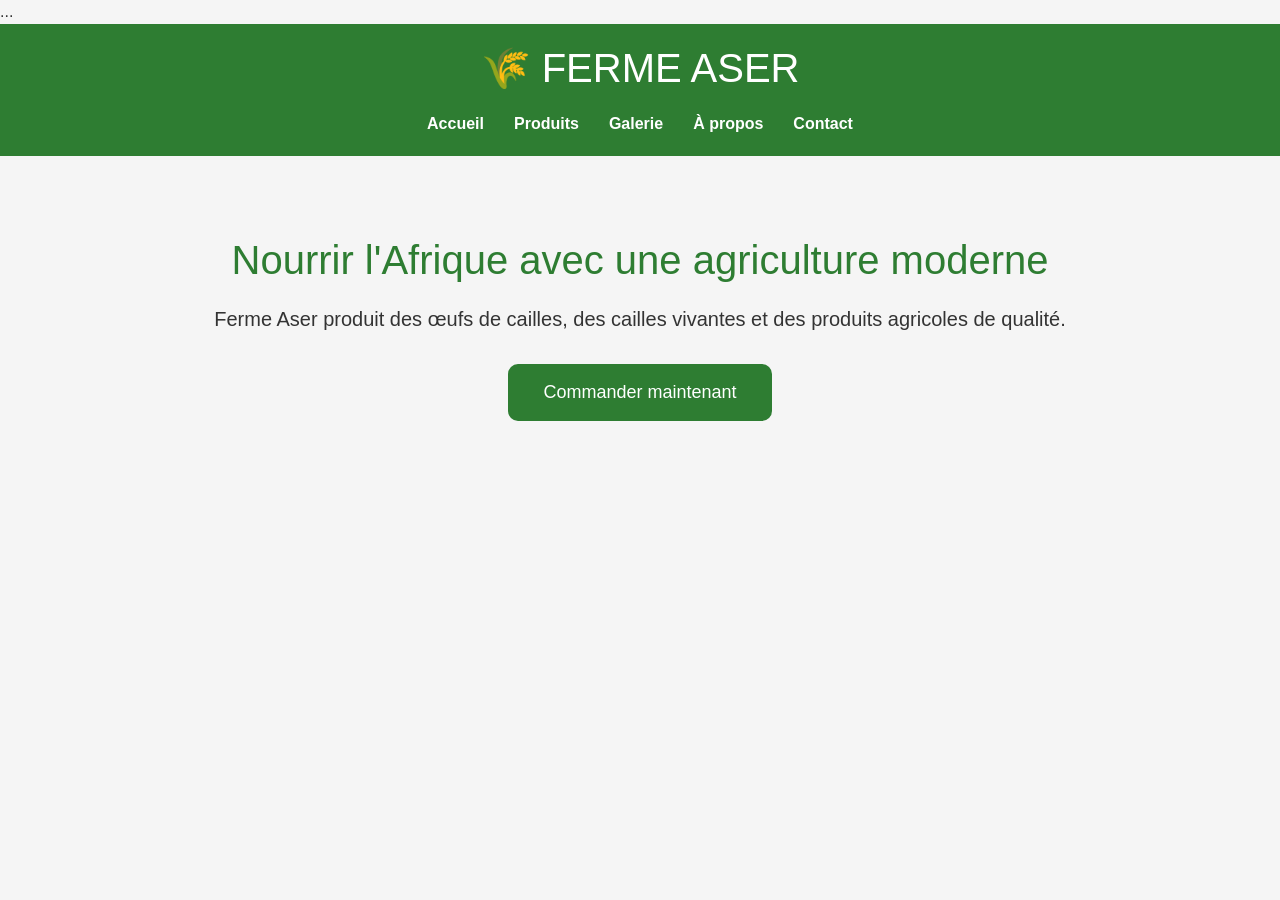
==== index.html @ 9718835c "Sprint 1 - Ajout de Bootstrap" ====
<!DOCTYPE html>
<html lang="fr">
<head>
    <meta charset="UTF-8">
    <meta name="viewport" content="width=device-width, initial-scale=1.0">
    <title>Ferme Aser - Agriculture Moderne</title>
<!-- Bootstrap CSS -->
<link href="https://cdn.jsdelivr.net/npm/bootstrap@5.3.7/dist/css/bootstrap.min.css" rel="stylesheet">
    <link rel="stylesheet" href="css/style.css">
</head>
<body>

    ...

    <!-- Bootstrap JS -->
    <script src="https://cdn.jsdelivr.net/npm/bootstrap@5.3.7/dist/js/bootstrap.bundle.min.js"></script>

    <script src="js/app.js"></script>

</body>
<body>

    <header>

        <h1>🌾 FERME ASER</h1>

        <nav>
            <a href="index.html">Accueil</a>
            <a href="products.html">Produits</a>
            <a href="gallery.html">Galerie</a>
            <a href="about.html">À propos</a>
            <a href="contact.html">Contact</a>
        </nav>

    </header>

    <section>

        <h2>Nourrir l'Afrique avec une agriculture moderne</h2>

        <p>
            Ferme Aser produit des œufs de cailles,
            des cailles vivantes et des produits agricoles de qualité.
        </p>

        <button>Commander maintenant</button>

    </section>

</body>
</html>
---- css/style.css ----
/* Réinitialisation */

*{
    margin:0;
    padding:0;
    box-sizing:border-box;
}

/* Corps */

body{

    font-family:Arial, Helvetica, sans-serif;

    background:#f5f5f5;

    color:#333;

}

/* En-tête */

header{

    background:#2E7D32;

    color:white;

    padding:20px;

}

/* Logo */

header h1{

    text-align:center;

    margin-bottom:20px;

}

/* Menu */

nav{

    display:flex;

    justify-content:center;

    gap:30px;

}

nav a{

    color:white;

    text-decoration:none;

    font-weight:bold;

}

nav a:hover{

    color:#FFD54F;

}

/* Section principale */

section{

    text-align:center;

    padding:80px 20px;

}

section h2{

    font-size:40px;

    color:#2E7D32;

    margin-bottom:20px;

}

section p{

    font-size:20px;

    margin-bottom:30px;

}

/* Bouton */

button{

    background:#2E7D32;

    color:white;

    border:none;

    padding:15px 35px;

    font-size:18px;

    border-radius:10px;

    cursor:pointer;

}

button:hover{

    background:#1B5E20;

}
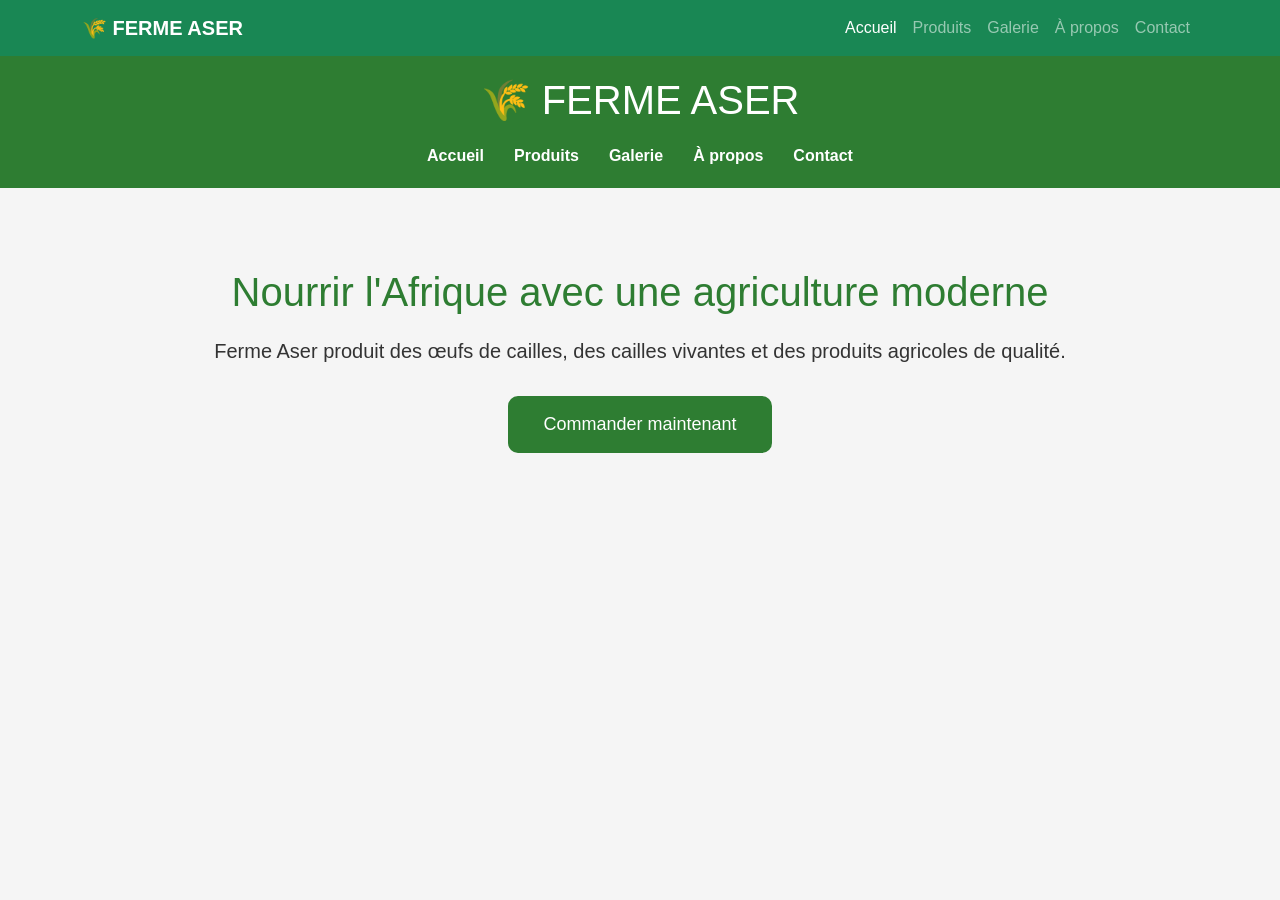
==== commit 529ed66a: "Sprint 1 - Navigation Bootstrap" ====
--- a/index.html
+++ b/index.html
@@ -8,17 +8,64 @@
 <link href="https://cdn.jsdelivr.net/npm/bootstrap@5.3.7/dist/css/bootstrap.min.css" rel="stylesheet">
     <link rel="stylesheet" href="css/style.css">
 </head>
-<body>
+<nav class="navbar navbar-expand-lg navbar-dark bg-success">
 
-    ...
+    <div class="container">
 
-    <!-- Bootstrap JS -->
-    <script src="https://cdn.jsdelivr.net/npm/bootstrap@5.3.7/dist/js/bootstrap.bundle.min.js"></script>
+        <a class="navbar-brand fw-bold" href="#">
+            🌾 FERME ASER
+        </a>
 
-    <script src="js/app.js"></script>
+        <button class="navbar-toggler"
+                type="button"
+                data-bs-toggle="collapse"
+                data-bs-target="#menu">
 
-</body>
-<body>
+            <span class="navbar-toggler-icon"></span>
+
+        </button>
+
+        <div class="collapse navbar-collapse" id="menu">
+
+            <ul class="navbar-nav ms-auto">
+
+                <li class="nav-item">
+                    <a class="nav-link active" href="index.html">
+                        Accueil
+                    </a>
+                </li>
+
+                <li class="nav-item">
+                    <a class="nav-link" href="products.html">
+                        Produits
+                    </a>
+                </li>
+
+                <li class="nav-item">
+                    <a class="nav-link" href="gallery.html">
+                        Galerie
+                    </a>
+                </li>
+
+                <li class="nav-item">
+                    <a class="nav-link" href="about.html">
+                        À propos
+                    </a>
+                </li>
+
+                <li class="nav-item">
+                    <a class="nav-link" href="contact.html">
+                        Contact
+                    </a>
+                </li>
+
+            </ul>
+
+        </div>
+
+    </div>
+
+</nav>
 
     <header>
 
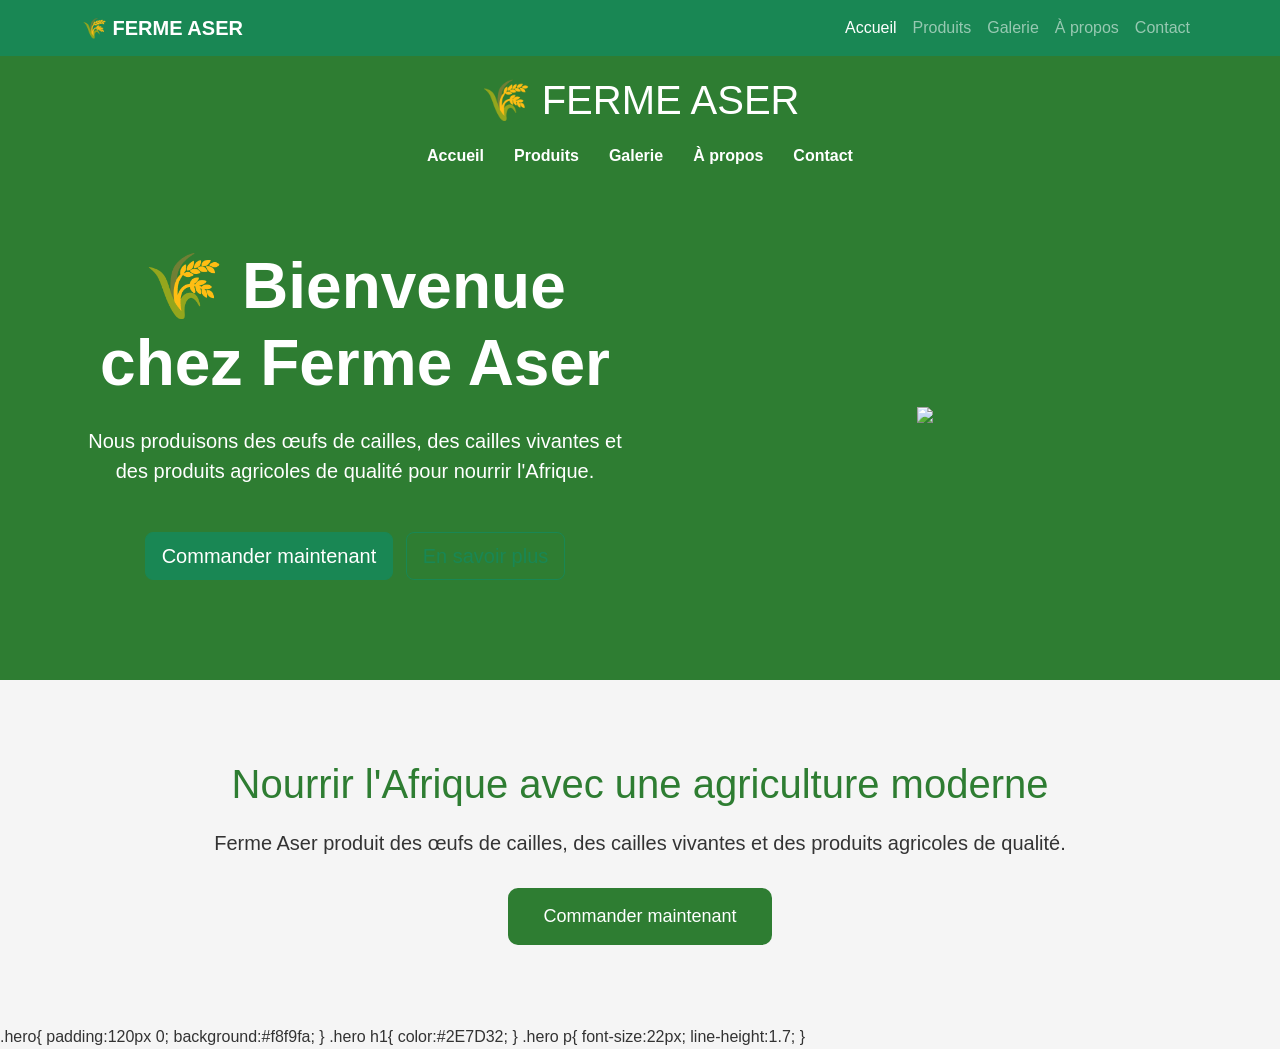
==== commit 5730bfa8: "Enhance homepage layout and content in index.html Updated the index.html file to enhance the layout " ====
--- a/index.html
+++ b/index.html
@@ -78,6 +78,56 @@
             <a href="about.html">À propos</a>
             <a href="contact.html">Contact</a>
         </nav>
+        <section class="hero">
+
+    <div class="container">
+
+        <div class="row align-items-center">
+
+            <div class="col-lg-6">
+
+                <h1 class="display-3 fw-bold">
+
+                    🌾 Bienvenue chez Ferme Aser
+
+                </h1>
+
+                <p class="lead mt-4">
+
+                    Nous produisons des œufs de cailles,
+                    des cailles vivantes et des produits agricoles
+                    de qualité pour nourrir l'Afrique.
+
+                </p>
+
+                <a href="products.html"
+                   class="btn btn-success btn-lg mt-3">
+
+                    Commander maintenant
+
+                </a>
+
+                <a href="about.html"
+                   class="btn btn-outline-success btn-lg mt-3 ms-2">
+
+                    En savoir plus
+
+                </a>
+
+            </div>
+
+            <div class="col-lg-6 text-center">
+
+                <img src="images/hero.png"
+                     class="img-fluid">
+
+            </div>
+
+        </div>
+
+    </div>
+
+</section>
 
     </header>
 
@@ -96,3 +146,24 @@
 
 </body>
 </html>
+.hero{
+
+    padding:120px 0;
+
+    background:#f8f9fa;
+
+}
+
+.hero h1{
+
+    color:#2E7D32;
+
+}
+
+.hero p{
+
+    font-size:22px;
+
+    line-height:1.7;
+
+}
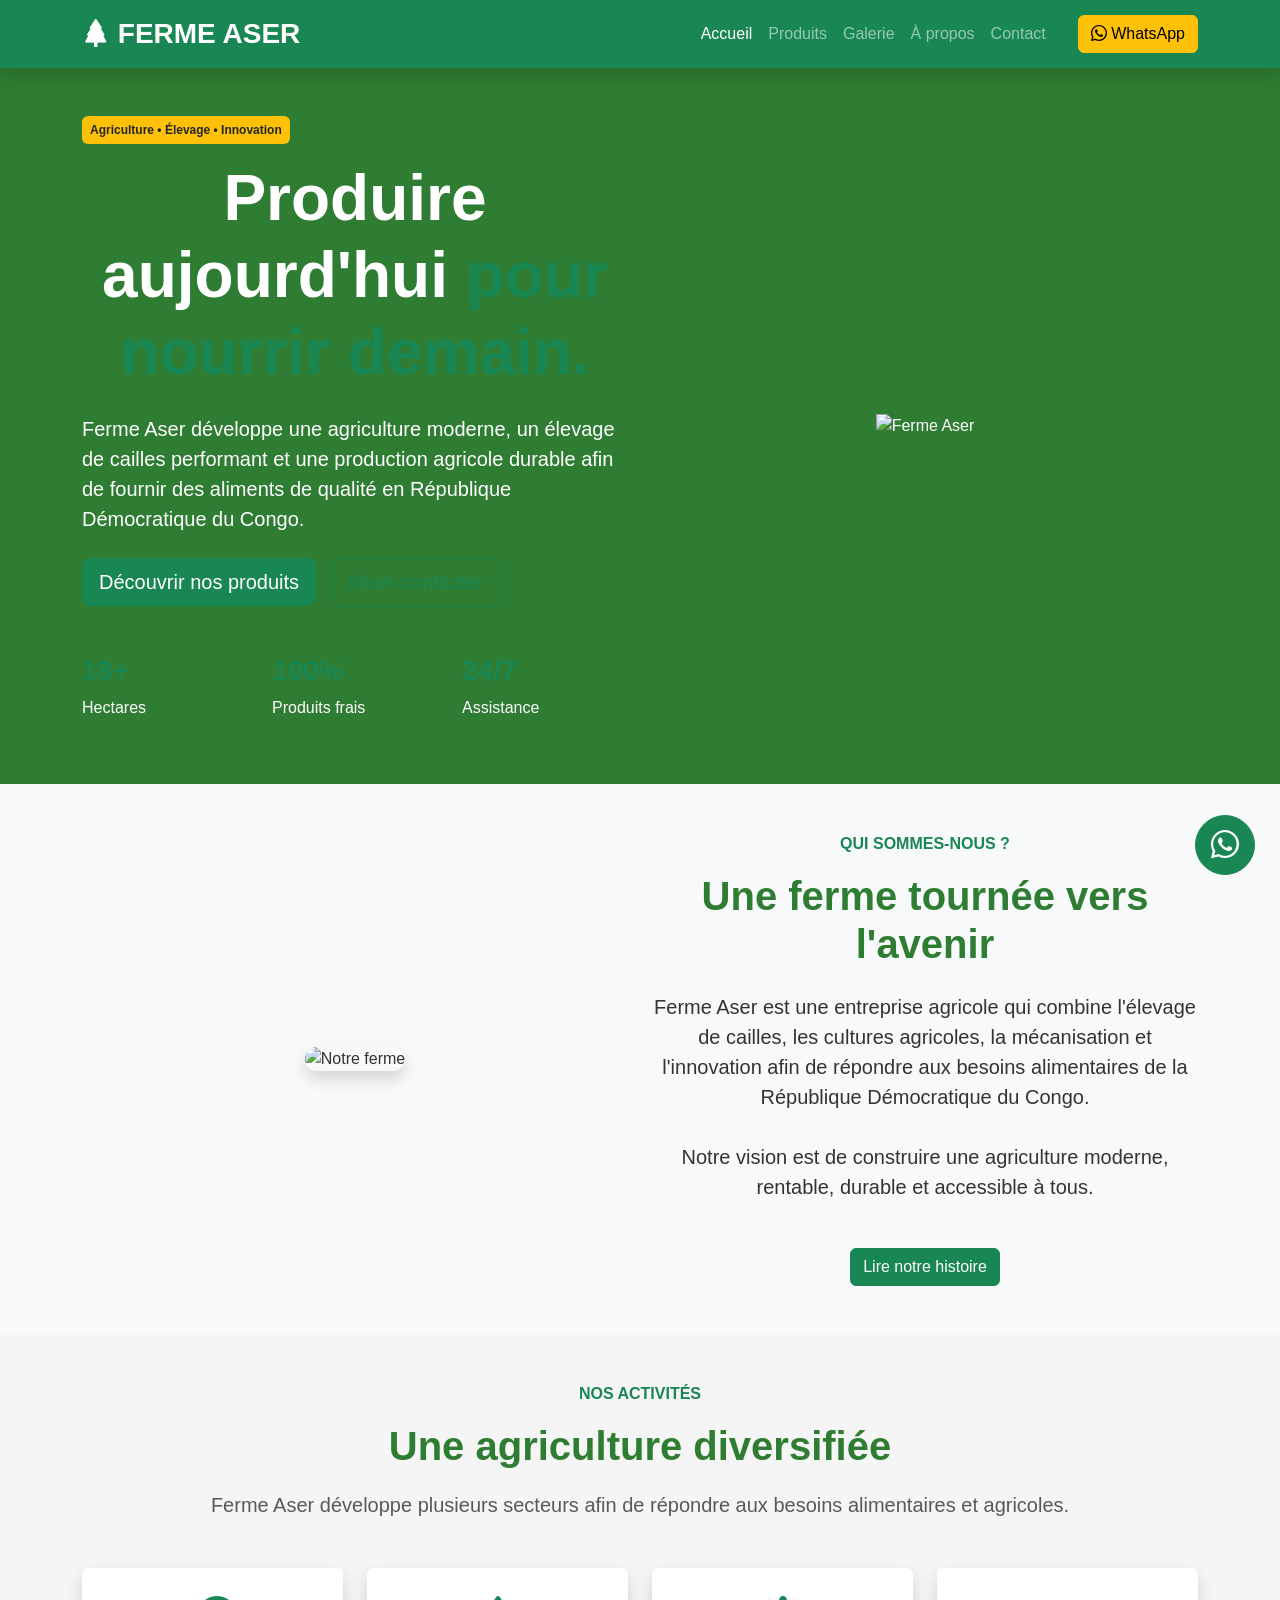
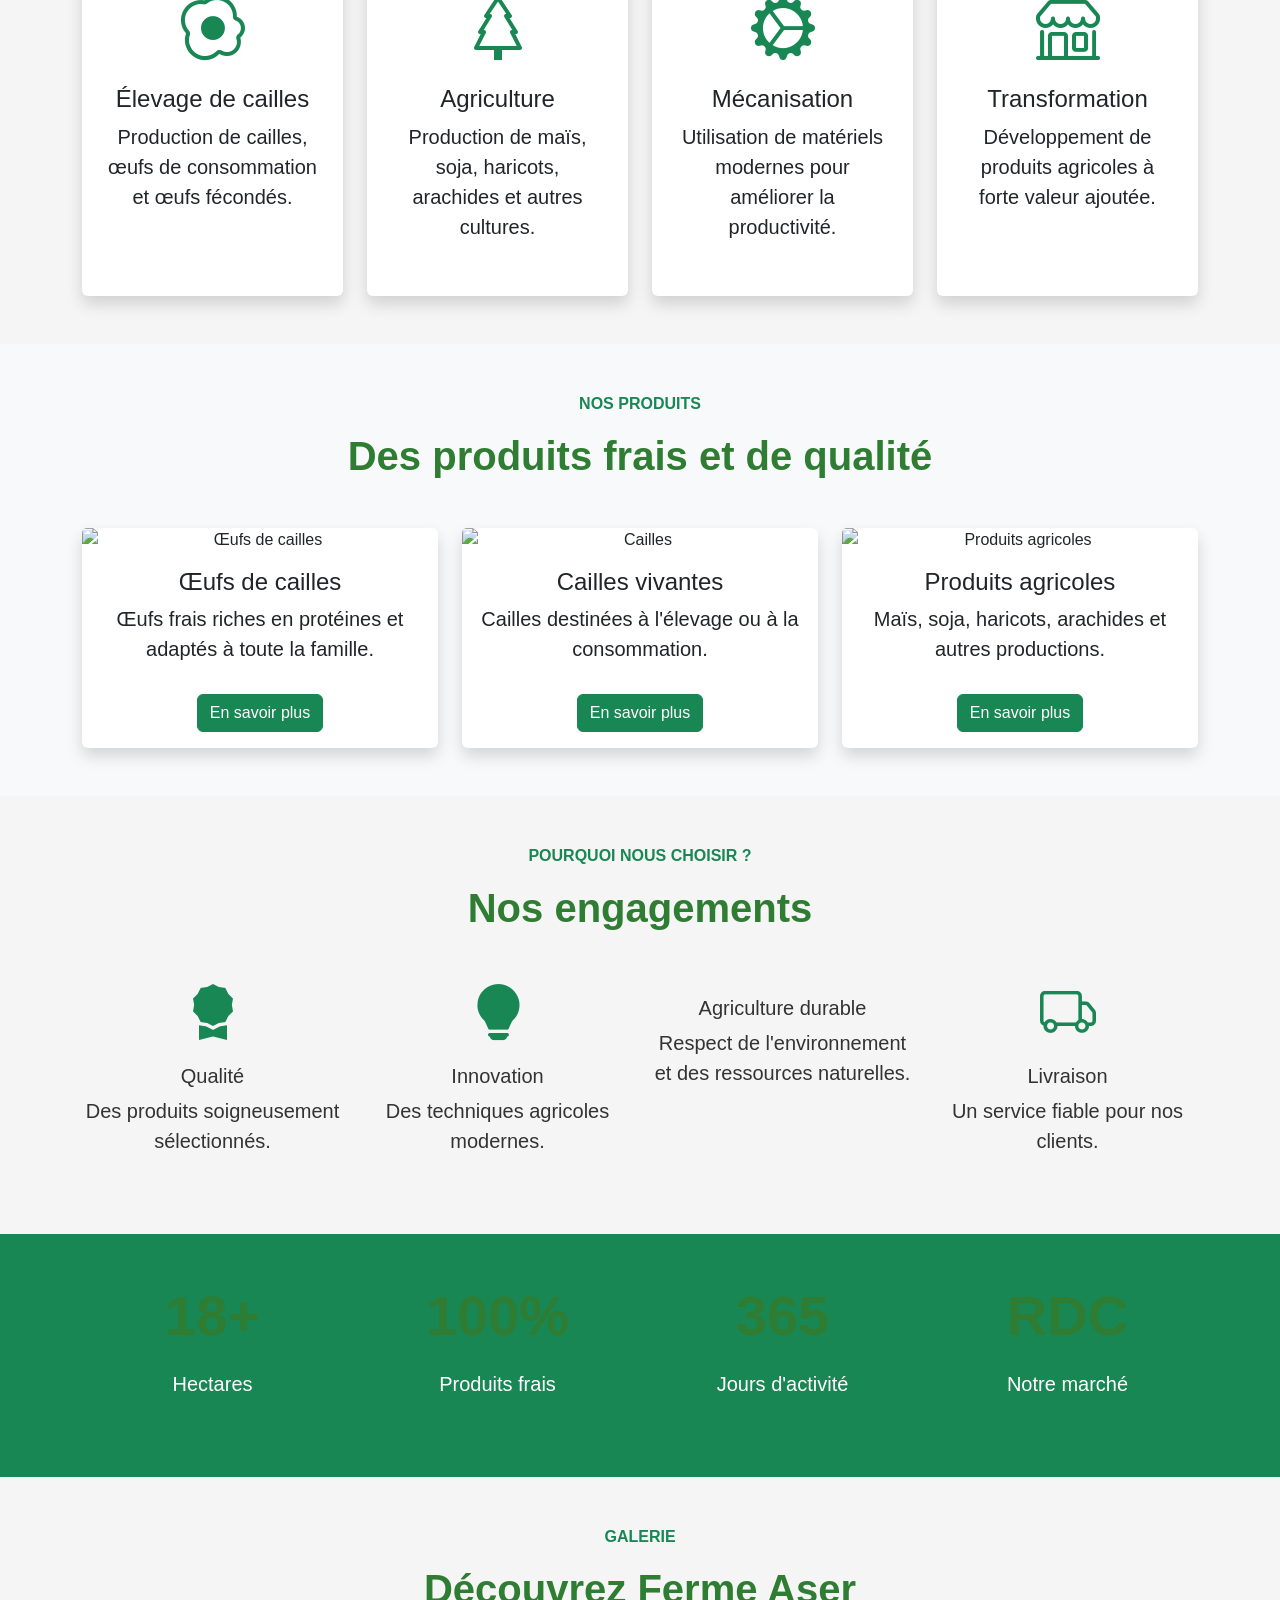
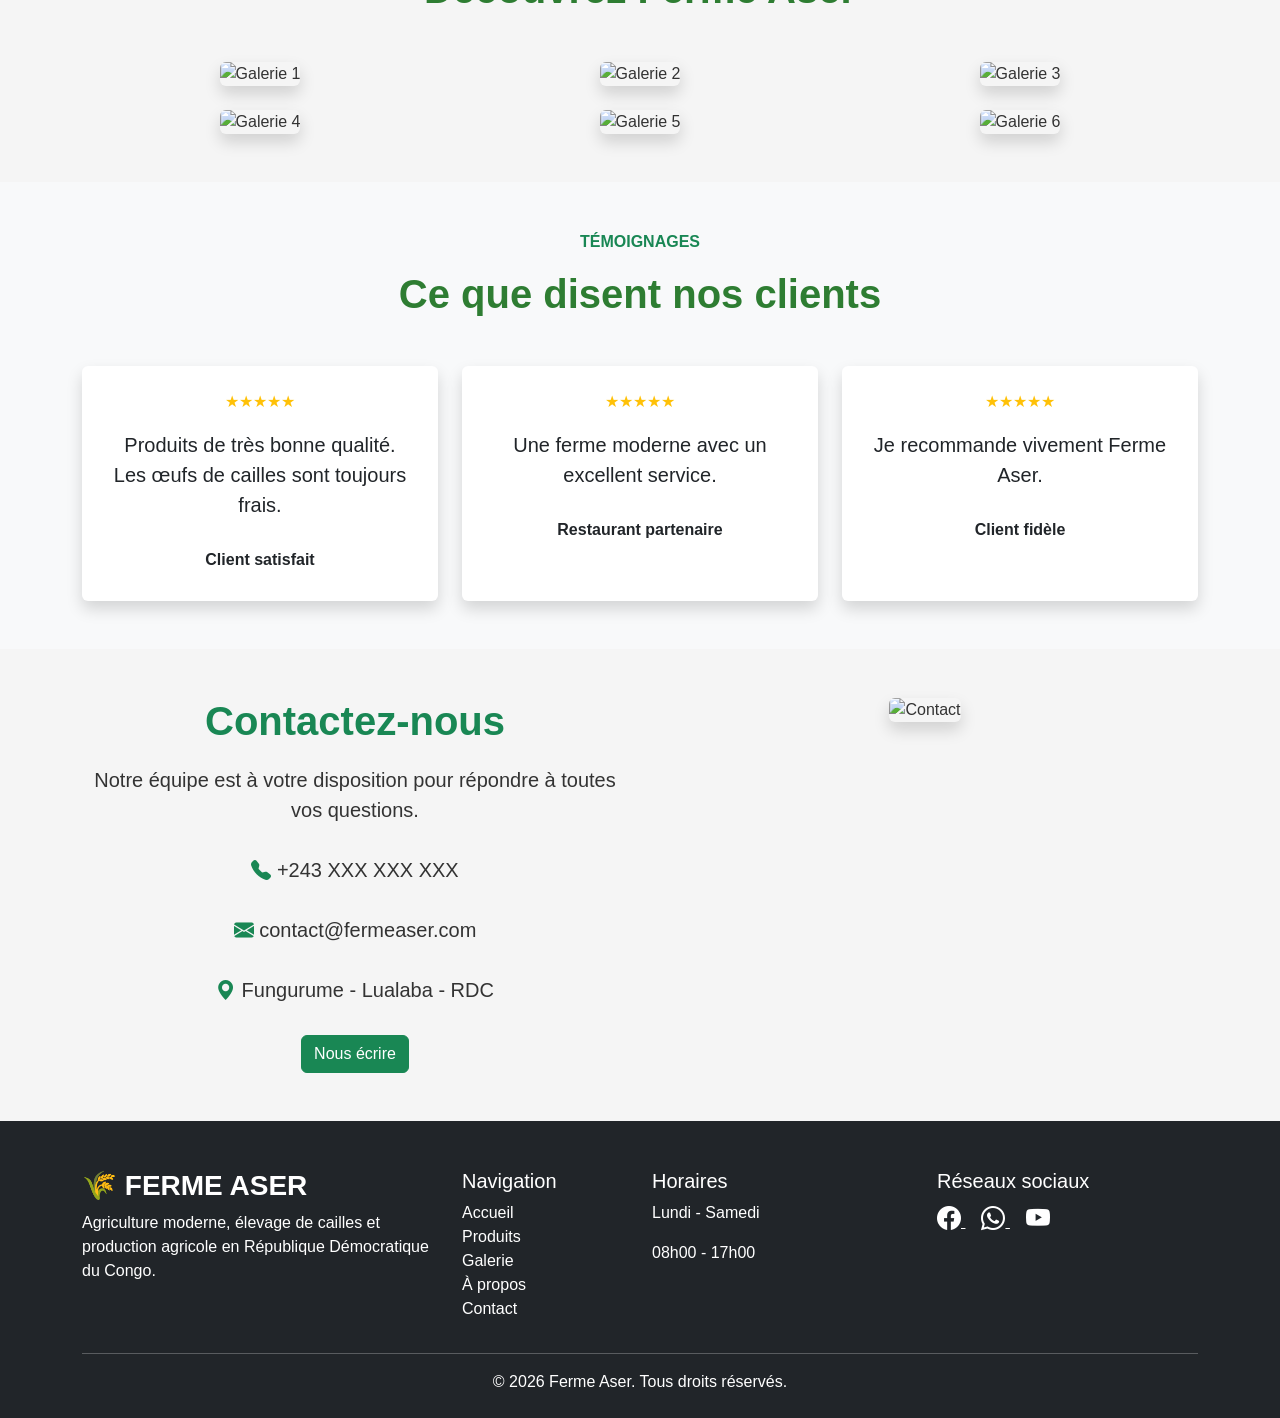
==== commit bf65dc80: "Update index.html" ====
--- a/index.html
+++ b/index.html
@@ -1,84 +1,149 @@
 <!DOCTYPE html>
 <html lang="fr">
+
 <head>
     <meta charset="UTF-8">
     <meta name="viewport" content="width=device-width, initial-scale=1.0">
-    <title>Ferme Aser - Agriculture Moderne</title>
-<!-- Bootstrap CSS -->
-<link href="https://cdn.jsdelivr.net/npm/bootstrap@5.3.7/dist/css/bootstrap.min.css" rel="stylesheet">
+
+    <title>Ferme Aser | Agriculture Moderne & Élevage de Cailles</title>
+
+    <meta name="description"
+        content="Ferme Aser est une entreprise agricole moderne spécialisée dans l'élevage de cailles, la production d'œufs de cailles et les cultures agricoles en République Démocratique du Congo.">
+
+    <meta name="keywords"
+        content="Ferme Aser, Agriculture, Cailles, Œufs de cailles, RDC, Fungurume, Produits agricoles">
+
+    <meta name="author" content="Ferme Aser">
+
+    <!-- Bootstrap -->
+    <link href="https://cdn.jsdelivr.net/npm/bootstrap@5.3.7/dist/css/bootstrap.min.css" rel="stylesheet">
+
+    <!-- Bootstrap Icons -->
+    <link rel="stylesheet"
+        href="https://cdn.jsdelivr.net/npm/bootstrap-icons@1.13.1/font/bootstrap-icons.min.css">
+
+    <!-- Google Font -->
+    <link rel="preconnect" href="https://fonts.googleapis.com">
+
+    <link rel="preconnect" href="https://fonts.gstatic.com" crossorigin>
+
+    <link href="https://fonts.googleapis.com/css2?family=Poppins:wght@300;400;500;600;700;800&display=swap"
+        rel="stylesheet">
+
+    <!-- CSS -->
     <link rel="stylesheet" href="css/style.css">
+
 </head>
-<nav class="navbar navbar-expand-lg navbar-dark bg-success">
+
+<body>
+
+<!--==========================
+        NAVBAR
+===========================-->
+
+<nav class="navbar navbar-expand-lg navbar-dark bg-success shadow sticky-top">
 
     <div class="container">
 
-        <a class="navbar-brand fw-bold" href="#">
-            🌾 FERME ASER
+        <a class="navbar-brand fw-bold fs-3" href="index.html">
+
+            <i class="bi bi-tree-fill"></i>
+
+            FERME ASER
+
         </a>
 
         <button class="navbar-toggler"
-                type="button"
-                data-bs-toggle="collapse"
-                data-bs-target="#menu">
+            type="button"
+            data-bs-toggle="collapse"
+            data-bs-target="#navbar">
 
             <span class="navbar-toggler-icon"></span>
 
         </button>
 
-        <div class="collapse navbar-collapse" id="menu">
-
-            <ul class="navbar-nav ms-auto">
+        <div class="collapse navbar-collapse"
+            id="navbar">
+
+            <ul class="navbar-nav ms-auto align-items-lg-center">
 
                 <li class="nav-item">
-                    <a class="nav-link active" href="index.html">
+
+                    <a class="nav-link active"
+                        href="index.html">
+
                         Accueil
+
                     </a>
+
                 </li>
 
                 <li class="nav-item">
-                    <a class="nav-link" href="products.html">
+
+                    <a class="nav-link"
+                        href="products.html">
+
                         Produits
+
                     </a>
+
                 </li>
 
                 <li class="nav-item">
-                    <a class="nav-link" href="gallery.html">
+
+                    <a class="nav-link"
+                        href="gallery.html">
+
                         Galerie
+
                     </a>
+
                 </li>
 
                 <li class="nav-item">
-                    <a class="nav-link" href="about.html">
+
+                    <a class="nav-link"
+                        href="about.html">
+
                         À propos
+
                     </a>
+
                 </li>
 
                 <li class="nav-item">
-                    <a class="nav-link" href="contact.html">
+
+                    <a class="nav-link"
+                        href="contact.html">
+
                         Contact
+
                     </a>
+
                 </li>
 
             </ul>
 
+            <a href="https://wa.me/243000000000"
+                class="btn btn-warning ms-lg-4">
+
+                <i class="bi bi-whatsapp"></i>
+
+                WhatsApp
+
+            </a>
+
         </div>
 
     </div>
 
 </nav>
 
-    <header>
-
-        <h1>🌾 FERME ASER</h1>
-
-        <nav>
-            <a href="index.html">Accueil</a>
-            <a href="products.html">Produits</a>
-            <a href="gallery.html">Galerie</a>
-            <a href="about.html">À propos</a>
-            <a href="contact.html">Contact</a>
-        </nav>
-        <section class="hero">
+<!--==========================
+          HERO
+===========================-->
+
+<header class="hero py-5">
 
     <div class="container">
 
@@ -86,40 +151,864 @@
 
             <div class="col-lg-6">
 
-                <h1 class="display-3 fw-bold">
-
-                    🌾 Bienvenue chez Ferme Aser
+                <span class="badge bg-warning text-dark mb-3 p-2">
+
+                    Agriculture • Élevage • Innovation
+
+                </span>
+
+                <h1 class="display-3 fw-bold mb-4">
+
+                    Produire aujourd'hui
+                    <span class="text-success">
+                        pour nourrir demain.
+                    </span>
 
                 </h1>
 
-                <p class="lead mt-4">
-
-                    Nous produisons des œufs de cailles,
-                    des cailles vivantes et des produits agricoles
-                    de qualité pour nourrir l'Afrique.
-
-                </p>
-
-                <a href="products.html"
-                   class="btn btn-success btn-lg mt-3">
-
-                    Commander maintenant
+                <p class="lead mb-4">
+
+                    Ferme Aser développe une agriculture moderne,
+                    un élevage de cailles performant et une
+                    production agricole durable afin de fournir
+                    des aliments de qualité en République
+                    Démocratique du Congo.
+
+                </p>
+
+                <div class="d-flex flex-wrap gap-3">
+
+                    <a href="products.html"
+                        class="btn btn-success btn-lg">
+
+                        Découvrir nos produits
+
+                    </a>
+
+                    <a href="contact.html"
+                        class="btn btn-outline-success btn-lg">
+
+                        Nous contacter
+
+                    </a>
+
+                </div>
+
+                <div class="row mt-5">
+
+                    <div class="col-4">
+
+                        <h3 class="fw-bold text-success">
+
+                            18+
+
+                        </h3>
+
+                        <p>
+
+                            Hectares
+
+                        </p>
+
+                    </div>
+
+                    <div class="col-4">
+
+                        <h3 class="fw-bold text-success">
+
+                            100%
+
+                        </h3>
+
+                        <p>
+
+                            Produits frais
+
+                        </p>
+
+                    </div>
+
+                    <div class="col-4">
+
+                        <h3 class="fw-bold text-success">
+
+                            24/7
+
+                        </h3>
+
+                        <p>
+
+                            Assistance
+
+                        </p>
+
+                    </div>
+
+                </div>
+
+            </div>
+
+            <div class="col-lg-6 text-center">
+
+                <img src="images/hero.png"
+                    class="img-fluid"
+                    alt="Ferme Aser">
+
+            </div>
+
+        </div>
+
+    </div>
+
+</header>
+
+<!--==========================
+      A PROPOS
+===========================-->
+
+<section class="py-5 bg-light">
+
+    <div class="container">
+
+        <div class="row align-items-center">
+
+            <div class="col-lg-6">
+
+                <img src="images/farm.jpg"
+                    class="img-fluid rounded-4 shadow"
+                    alt="Notre ferme">
+
+            </div>
+
+            <div class="col-lg-6">
+
+                <span class="text-success fw-bold">
+
+                    QUI SOMMES-NOUS ?
+
+                </span>
+
+                <h2 class="fw-bold mt-3 mb-4">
+
+                    Une ferme tournée vers l'avenir
+
+                </h2>
+
+                <p>
+
+                    Ferme Aser est une entreprise agricole qui
+                    combine l'élevage de cailles,
+                    les cultures agricoles,
+                    la mécanisation
+                    et l'innovation afin de répondre
+                    aux besoins alimentaires
+                    de la République Démocratique du Congo.
+
+                </p>
+
+                <p>
+
+                    Notre vision est de construire une
+                    agriculture moderne,
+                    rentable,
+                    durable
+                    et accessible à tous.
+
+                </p>
+
+                <a href="about.html"
+                    class="btn btn-success mt-3">
+
+                    Lire notre histoire
 
                 </a>
 
-                <a href="about.html"
-                   class="btn btn-outline-success btn-lg mt-3 ms-2">
-
-                    En savoir plus
+            </div>
+
+        </div>
+
+    </div>
+
+</section>
+
+<!--==========================
+      NOS ACTIVITES
+===========================-->
+    <section class="py-5">
+
+    <div class="container">
+
+        <div class="text-center mb-5">
+
+            <span class="text-success fw-bold">
+                NOS ACTIVITÉS
+            </span>
+
+            <h2 class="fw-bold mt-3">
+                Une agriculture diversifiée
+            </h2>
+
+            <p class="text-muted">
+                Ferme Aser développe plusieurs secteurs afin de répondre
+                aux besoins alimentaires et agricoles.
+            </p>
+
+        </div>
+
+        <div class="row g-4">
+
+            <div class="col-md-6 col-lg-3">
+
+                <div class="card border-0 shadow h-100 text-center p-4">
+
+                    <i class="bi bi-egg-fried display-3 text-success mb-3"></i>
+
+                    <h4>Élevage de cailles</h4>
+
+                    <p>
+                        Production de cailles,
+                        œufs de consommation
+                        et œufs fécondés.
+                    </p>
+
+                </div>
+
+            </div>
+
+            <div class="col-md-6 col-lg-3">
+
+                <div class="card border-0 shadow h-100 text-center p-4">
+
+                    <i class="bi bi-tree display-3 text-success mb-3"></i>
+
+                    <h4>Agriculture</h4>
+
+                    <p>
+
+                        Production de maïs,
+                        soja,
+                        haricots,
+                        arachides
+                        et autres cultures.
+
+                    </p>
+
+                </div>
+
+            </div>
+
+            <div class="col-md-6 col-lg-3">
+
+                <div class="card border-0 shadow h-100 text-center p-4">
+
+                    <i class="bi bi-gear-wide-connected display-3 text-success mb-3"></i>
+
+                    <h4>Mécanisation</h4>
+
+                    <p>
+
+                        Utilisation de matériels modernes
+                        pour améliorer la productivité.
+
+                    </p>
+
+                </div>
+
+            </div>
+
+            <div class="col-md-6 col-lg-3">
+
+                <div class="card border-0 shadow h-100 text-center p-4">
+
+                    <i class="bi bi-shop display-3 text-success mb-3"></i>
+
+                    <h4>Transformation</h4>
+
+                    <p>
+
+                        Développement de produits agricoles
+                        à forte valeur ajoutée.
+
+                    </p>
+
+                </div>
+
+            </div>
+
+        </div>
+
+    </div>
+
+</section>
+
+<!--==========================
+        NOS PRODUITS
+===========================-->
+
+<section class="py-5 bg-light">
+
+    <div class="container">
+
+        <div class="text-center mb-5">
+
+            <span class="text-success fw-bold">
+
+                NOS PRODUITS
+
+            </span>
+
+            <h2 class="fw-bold mt-3">
+
+                Des produits frais et de qualité
+
+            </h2>
+
+        </div>
+
+        <div class="row g-4">
+
+            <div class="col-lg-4">
+
+                <div class="card border-0 shadow h-100">
+
+                    <img src="images/eggs.jpg"
+                        class="card-img-top"
+                        alt="Œufs de cailles">
+
+                    <div class="card-body">
+
+                        <h4>
+
+                            Œufs de cailles
+
+                        </h4>
+
+                        <p>
+
+                            Œufs frais riches en protéines
+                            et adaptés à toute la famille.
+
+                        </p>
+
+                        <a href="products.html"
+                            class="btn btn-success">
+
+                            En savoir plus
+
+                        </a>
+
+                    </div>
+
+                </div>
+
+            </div>
+
+            <div class="col-lg-4">
+
+                <div class="card border-0 shadow h-100">
+
+                    <img src="images/quails.jpg"
+                        class="card-img-top"
+                        alt="Cailles">
+
+                    <div class="card-body">
+
+                        <h4>
+
+                            Cailles vivantes
+
+                        </h4>
+
+                        <p>
+
+                            Cailles destinées à
+                            l'élevage ou
+                            à la consommation.
+
+                        </p>
+
+                        <a href="products.html"
+                            class="btn btn-success">
+
+                            En savoir plus
+
+                        </a>
+
+                    </div>
+
+                </div>
+
+            </div>
+
+            <div class="col-lg-4">
+
+                <div class="card border-0 shadow h-100">
+
+                    <img src="images/maize.jpg"
+                        class="card-img-top"
+                        alt="Produits agricoles">
+
+                    <div class="card-body">
+
+                        <h4>
+
+                            Produits agricoles
+
+                        </h4>
+
+                        <p>
+
+                            Maïs,
+                            soja,
+                            haricots,
+                            arachides
+                            et autres productions.
+
+                        </p>
+
+                        <a href="products.html"
+                            class="btn btn-success">
+
+                            En savoir plus
+
+                        </a>
+
+                    </div>
+
+                </div>
+
+            </div>
+
+        </div>
+
+    </div>
+
+</section>
+
+<!--==========================
+    POURQUOI NOUS CHOISIR
+===========================-->
+
+<section class="py-5">
+
+    <div class="container">
+
+        <div class="text-center mb-5">
+
+            <span class="text-success fw-bold">
+
+                POURQUOI NOUS CHOISIR ?
+
+            </span>
+
+            <h2 class="fw-bold mt-3">
+
+                Nos engagements
+
+            </h2>
+
+        </div>
+
+        <div class="row text-center g-4">
+
+            <div class="col-md-3">
+
+                <i class="bi bi-award-fill display-4 text-success"></i>
+
+                <h5 class="mt-3">
+
+                    Qualité
+
+                </h5>
+
+                <p>
+
+                    Des produits soigneusement sélectionnés.
+
+                </p>
+
+            </div>
+
+            <div class="col-md-3">
+
+                <i class="bi bi-lightbulb-fill display-4 text-success"></i>
+
+                <h5 class="mt-3">
+
+                    Innovation
+
+                </h5>
+
+                <p>
+
+                    Des techniques agricoles modernes.
+
+                </p>
+
+            </div>
+
+            <div class="col-md-3">
+
+                <i class="bi bi-globe-africa display-4 text-success"></i>
+
+                <h5 class="mt-3">
+
+                    Agriculture durable
+
+                </h5>
+
+                <p>
+
+                    Respect de l'environnement
+                    et des ressources naturelles.
+
+                </p>
+
+            </div>
+
+            <div class="col-md-3">
+
+                <i class="bi bi-truck display-4 text-success"></i>
+
+                <h5 class="mt-3">
+
+                    Livraison
+
+                </h5>
+
+                <p>
+
+                    Un service fiable pour nos clients.
+
+                </p>
+
+            </div>
+
+        </div>
+
+    </div>
+
+</section>
+
+<!--==========================
+        NOS CHIFFRES
+===========================-->
+
+<section class="py-5 bg-success text-white">
+
+    <div class="container">
+
+        <div class="row text-center">
+
+            <div class="col-md-3">
+
+                <h2 class="display-4 fw-bold">
+
+                    18+
+
+                </h2>
+
+                <p>
+
+                    Hectares
+
+                </p>
+
+            </div>
+
+            <div class="col-md-3">
+
+                <h2 class="display-4 fw-bold">
+
+                    100%
+
+                </h2>
+
+                <p>
+
+                    Produits frais
+
+                </p>
+
+            </div>
+
+            <div class="col-md-3">
+
+                <h2 class="display-4 fw-bold">
+
+                    365
+
+                </h2>
+
+                <p>
+
+                    Jours d'activité
+
+                </p>
+
+            </div>
+
+            <div class="col-md-3">
+
+                <h2 class="display-4 fw-bold">
+
+                    RDC
+
+                </h2>
+
+                <p>
+
+                    Notre marché
+
+                </p>
+
+            </div>
+
+        </div>
+
+    </div>
+
+</section>
+
+<!--==========================
+        GALERIE
+===========================-->
+    <section class="py-5">
+
+    <div class="container">
+
+        <div class="text-center mb-5">
+
+            <span class="text-success fw-bold">
+                GALERIE
+            </span>
+
+            <h2 class="fw-bold mt-3">
+                Découvrez Ferme Aser
+            </h2>
+
+        </div>
+
+        <div class="row g-4">
+
+            <div class="col-md-4">
+                <img src="images/gallery1.jpg"
+                    class="img-fluid rounded shadow"
+                    alt="Galerie 1">
+            </div>
+
+            <div class="col-md-4">
+                <img src="images/gallery2.jpg"
+                    class="img-fluid rounded shadow"
+                    alt="Galerie 2">
+            </div>
+
+            <div class="col-md-4">
+                <img src="images/gallery3.jpg"
+                    class="img-fluid rounded shadow"
+                    alt="Galerie 3">
+            </div>
+
+            <div class="col-md-4">
+                <img src="images/gallery4.jpg"
+                    class="img-fluid rounded shadow"
+                    alt="Galerie 4">
+            </div>
+
+            <div class="col-md-4">
+                <img src="images/gallery5.jpg"
+                    class="img-fluid rounded shadow"
+                    alt="Galerie 5">
+            </div>
+
+            <div class="col-md-4">
+                <img src="images/gallery6.jpg"
+                    class="img-fluid rounded shadow"
+                    alt="Galerie 6">
+            </div>
+
+        </div>
+
+    </div>
+
+</section>
+
+<!--==========================
+      TEMOIGNAGES
+===========================-->
+
+<section class="py-5 bg-light">
+
+    <div class="container">
+
+        <div class="text-center mb-5">
+
+            <span class="text-success fw-bold">
+
+                TÉMOIGNAGES
+
+            </span>
+
+            <h2 class="fw-bold mt-3">
+
+                Ce que disent nos clients
+
+            </h2>
+
+        </div>
+
+        <div class="row g-4">
+
+            <div class="col-lg-4">
+
+                <div class="card border-0 shadow h-100 p-4">
+
+                    <div class="text-warning mb-3">
+
+                        ★★★★★
+
+                    </div>
+
+                    <p>
+
+                        Produits de très bonne qualité.
+                        Les œufs de cailles sont toujours frais.
+
+                    </p>
+
+                    <h6 class="fw-bold">
+
+                        Client satisfait
+
+                    </h6>
+
+                </div>
+
+            </div>
+
+            <div class="col-lg-4">
+
+                <div class="card border-0 shadow h-100 p-4">
+
+                    <div class="text-warning mb-3">
+
+                        ★★★★★
+
+                    </div>
+
+                    <p>
+
+                        Une ferme moderne avec un excellent
+                        service.
+
+                    </p>
+
+                    <h6 class="fw-bold">
+
+                        Restaurant partenaire
+
+                    </h6>
+
+                </div>
+
+            </div>
+
+            <div class="col-lg-4">
+
+                <div class="card border-0 shadow h-100 p-4">
+
+                    <div class="text-warning mb-3">
+
+                        ★★★★★
+
+                    </div>
+
+                    <p>
+
+                        Je recommande vivement
+                        Ferme Aser.
+
+                    </p>
+
+                    <h6 class="fw-bold">
+
+                        Client fidèle
+
+                    </h6>
+
+                </div>
+
+            </div>
+
+        </div>
+
+    </div>
+
+</section>
+
+<!--==========================
+      CONTACT RAPIDE
+===========================-->
+
+<section class="py-5">
+
+    <div class="container">
+
+        <div class="row">
+
+            <div class="col-lg-6">
+
+                <h2 class="fw-bold text-success">
+
+                    Contactez-nous
+
+                </h2>
+
+                <p>
+
+                    Notre équipe est à votre disposition
+                    pour répondre à toutes vos questions.
+
+                </p>
+
+                <p>
+
+                    <i class="bi bi-telephone-fill text-success"></i>
+
+                    +243 XXX XXX XXX
+
+                </p>
+
+                <p>
+
+                    <i class="bi bi-envelope-fill text-success"></i>
+
+                    contact@fermeaser.com
+
+                </p>
+
+                <p>
+
+                    <i class="bi bi-geo-alt-fill text-success"></i>
+
+                    Fungurume - Lualaba - RDC
+
+                </p>
+
+                <a href="contact.html"
+                    class="btn btn-success">
+
+                    Nous écrire
 
                 </a>
 
             </div>
 
-            <div class="col-lg-6 text-center">
-
-                <img src="images/hero.png"
-                     class="img-fluid">
+            <div class="col-lg-6">
+
+                <img src="images/contact.jpg"
+                    class="img-fluid rounded shadow"
+                    alt="Contact">
 
             </div>
 
@@ -129,41 +1018,144 @@
 
 </section>
 
-    </header>
-
-    <section>
-
-        <h2>Nourrir l'Afrique avec une agriculture moderne</h2>
-
-        <p>
-            Ferme Aser produit des œufs de cailles,
-            des cailles vivantes et des produits agricoles de qualité.
-        </p>
-
-        <button>Commander maintenant</button>
-
-    </section>
+<!--==========================
+        FOOTER
+===========================-->
+
+<footer class="bg-dark text-white pt-5 pb-4">
+
+    <div class="container">
+
+        <div class="row">
+
+            <div class="col-lg-4">
+
+                <h3 class="fw-bold">
+
+                    🌾 FERME ASER
+
+                </h3>
+
+                <p>
+
+                    Agriculture moderne,
+                    élevage de cailles
+                    et production agricole
+                    en République Démocratique du Congo.
+
+                </p>
+
+            </div>
+
+            <div class="col-lg-2">
+
+                <h5>
+
+                    Navigation
+
+                </h5>
+
+                <ul class="list-unstyled">
+
+                    <li><a href="index.html" class="text-white text-decoration-none">Accueil</a></li>
+
+                    <li><a href="products.html" class="text-white text-decoration-none">Produits</a></li>
+
+                    <li><a href="gallery.html" class="text-white text-decoration-none">Galerie</a></li>
+
+                    <li><a href="about.html" class="text-white text-decoration-none">À propos</a></li>
+
+                    <li><a href="contact.html" class="text-white text-decoration-none">Contact</a></li>
+
+                </ul>
+
+            </div>
+
+            <div class="col-lg-3">
+
+                <h5>
+
+                    Horaires
+
+                </h5>
+
+                <p>
+
+                    Lundi - Samedi
+
+                </p>
+
+                <p>
+
+                    08h00 - 17h00
+
+                </p>
+
+            </div>
+
+            <div class="col-lg-3">
+
+                <h5>
+
+                    Réseaux sociaux
+
+                </h5>
+
+                <a href="#" class="text-white me-3">
+
+                    <i class="bi bi-facebook fs-4"></i>
+
+                </a>
+
+                <a href="#" class="text-white me-3">
+
+                    <i class="bi bi-whatsapp fs-4"></i>
+
+                </a>
+
+                <a href="#" class="text-white">
+
+                    <i class="bi bi-youtube fs-4"></i>
+
+                </a>
+
+            </div>
+
+        </div>
+
+        <hr>
+
+        <div class="text-center">
+
+            © 2026 Ferme Aser.
+            Tous droits réservés.
+
+        </div>
+
+    </div>
+
+</footer>
+
+<!--==========================
+    BOUTON WHATSAPP
+===========================-->
+
+<a href="https://wa.me/243000000000"
+    class="btn btn-success rounded-circle position-fixed"
+    style="bottom:25px; right:25px; width:60px; height:60px; display:flex; align-items:center; justify-content:center; z-index:999;">
+
+    <i class="bi bi-whatsapp fs-3"></i>
+
+</a>
+
+<!-- Bootstrap JS -->
+
+<script src="https://cdn.jsdelivr.net/npm/bootstrap@5.3.7/dist/js/bootstrap.bundle.min.js"></script>
+
+<!-- JS -->
+
+<script src="js/app.js"></script>
 
 </body>
+
 </html>
-.hero{
-
-    padding:120px 0;
-
-    background:#f8f9fa;
-
-}
-
-.hero h1{
-
-    color:#2E7D32;
-
-}
-
-.hero p{
-
-    font-size:22px;
-
-    line-height:1.7;
-
-}
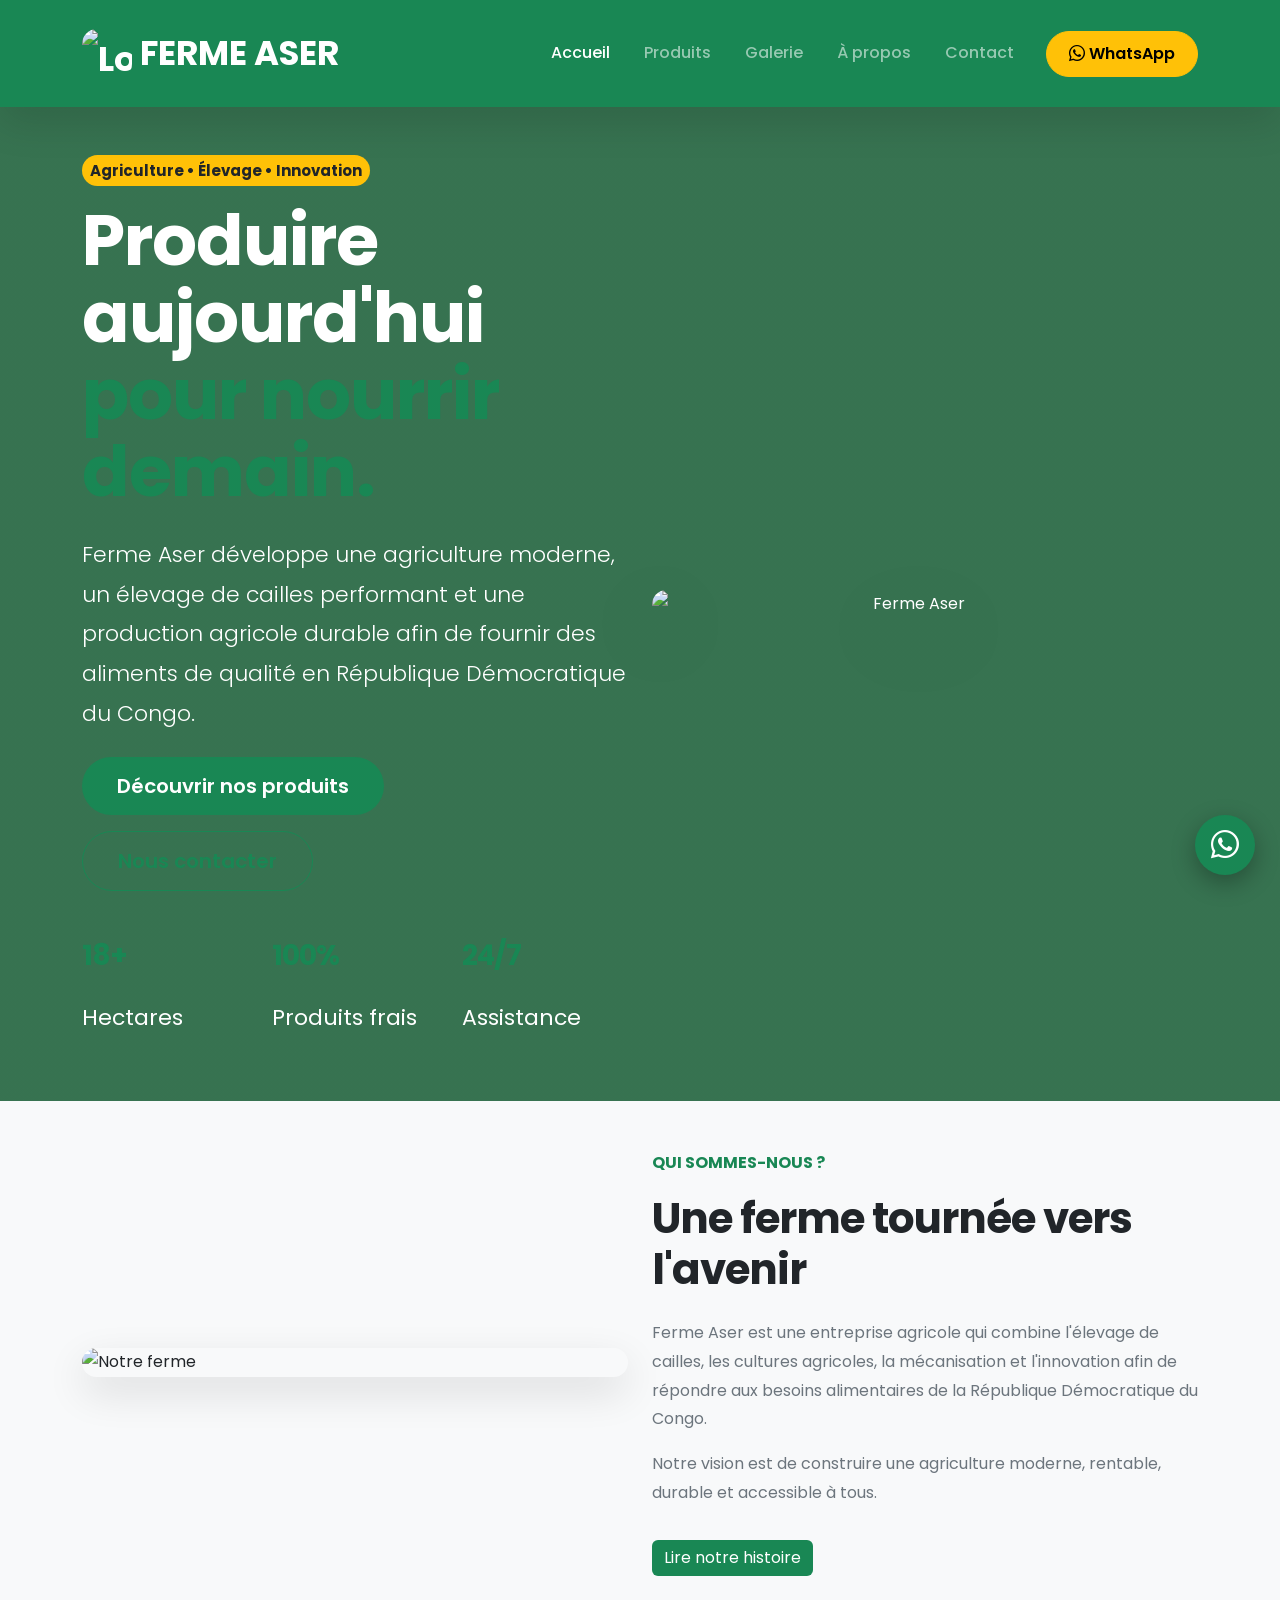
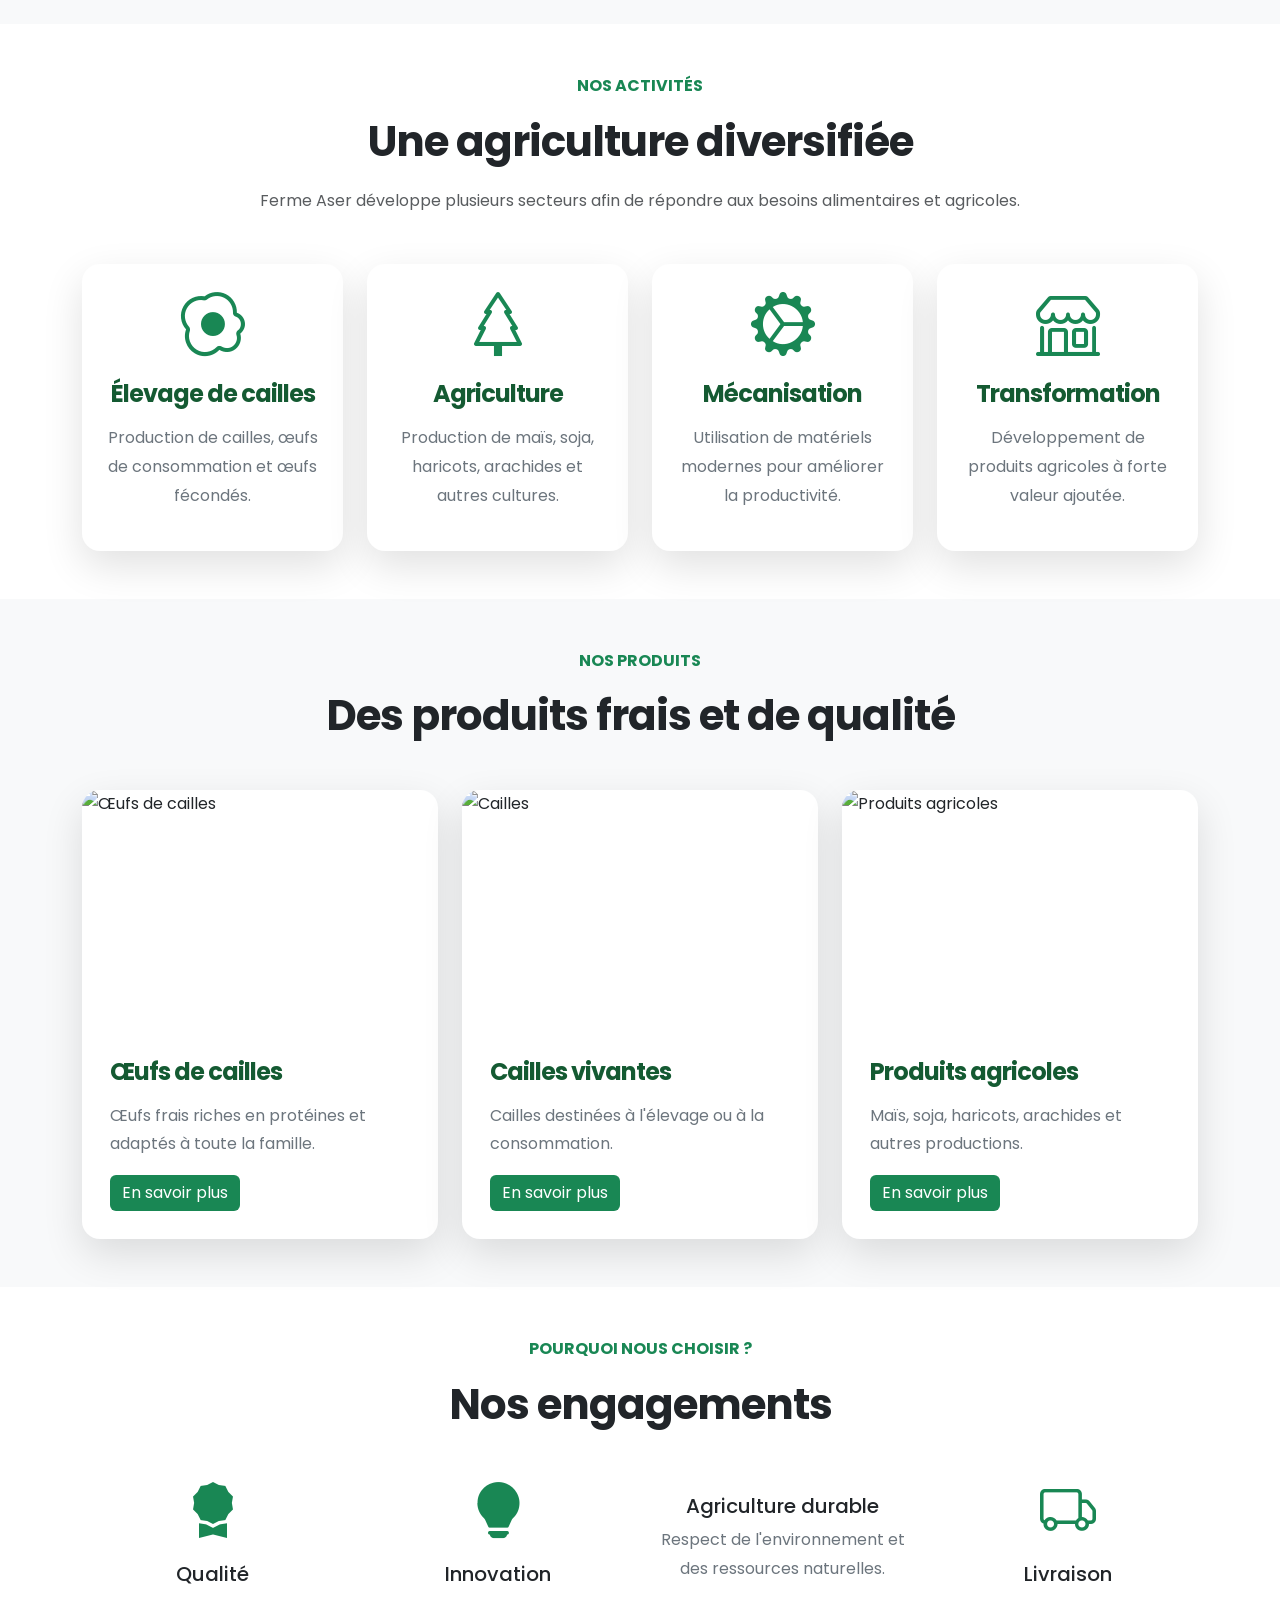
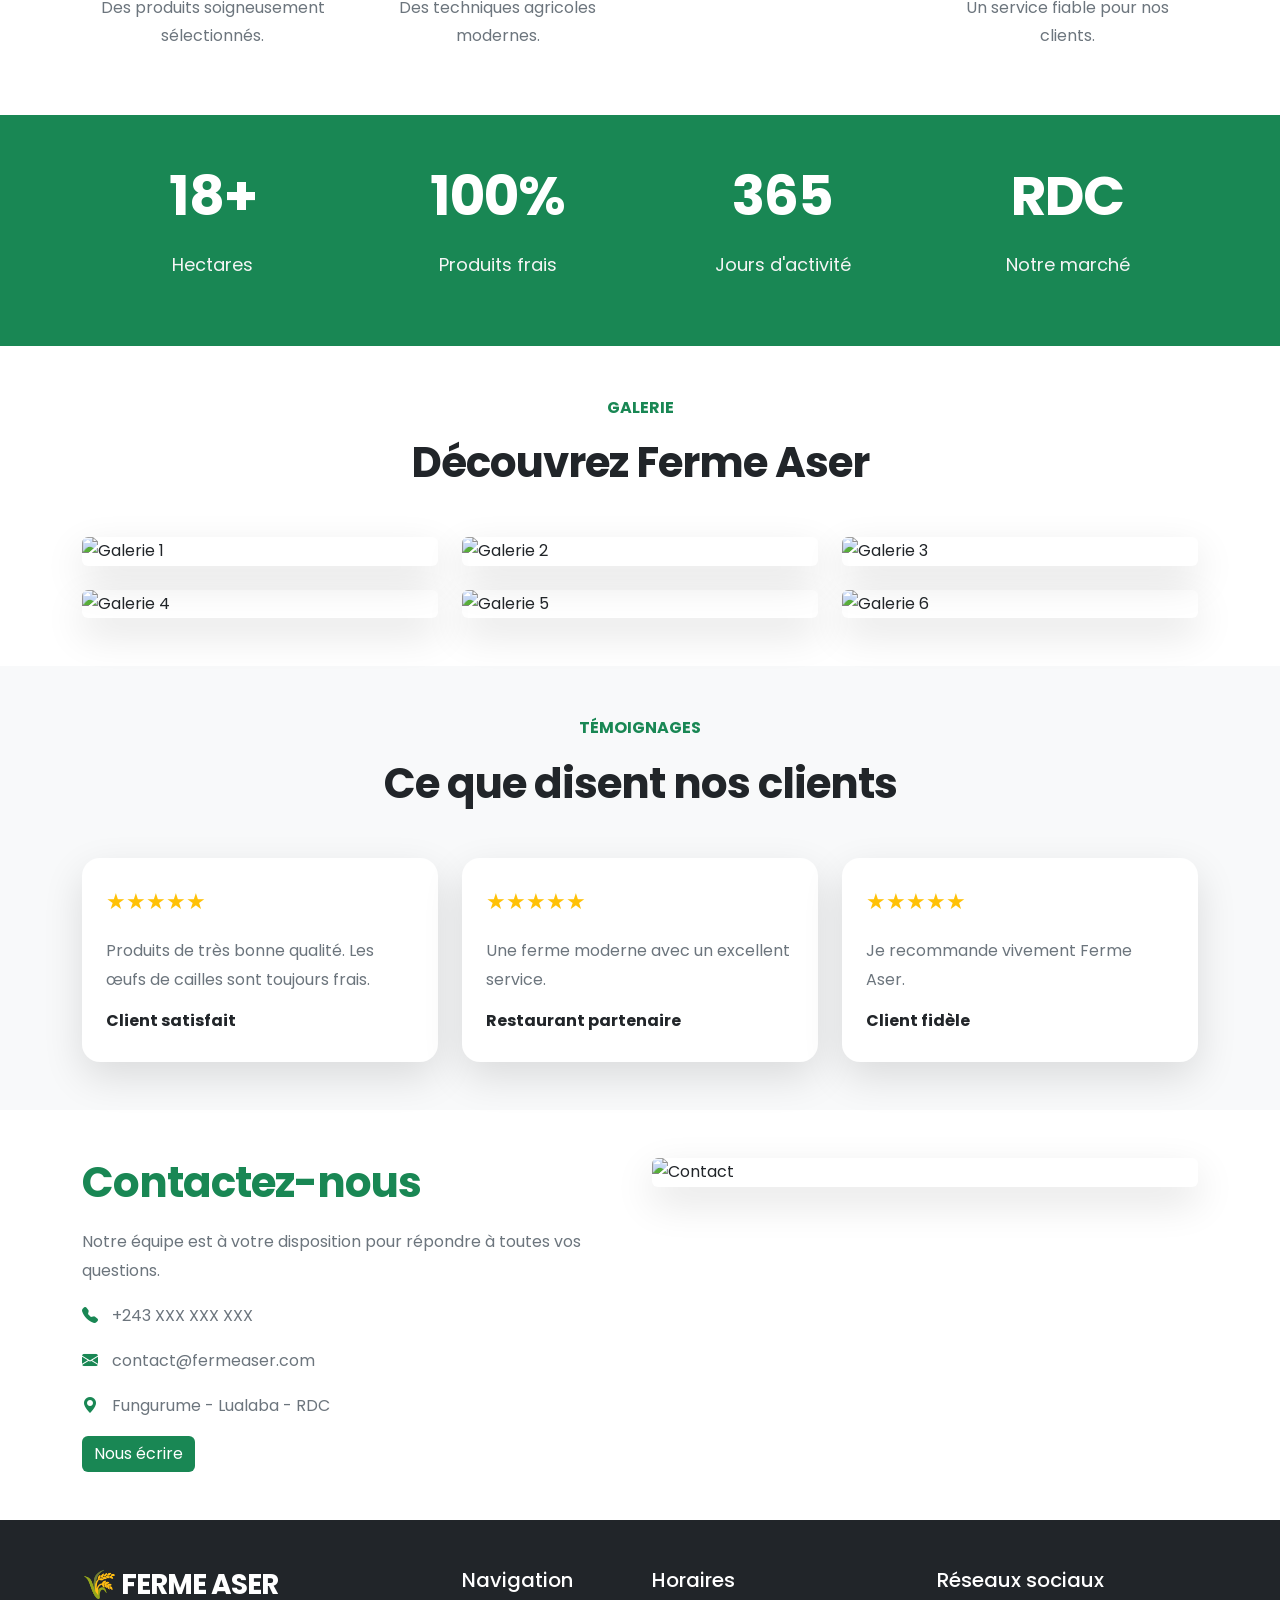
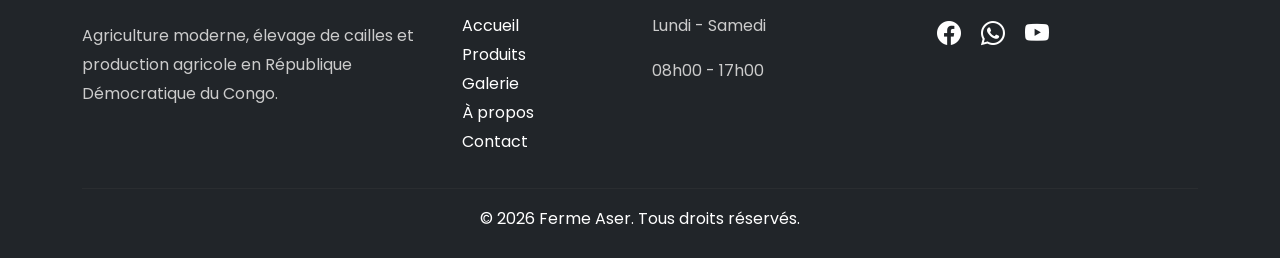
==== commit 75656194: "Update print statement from 'Hello' to 'Goodbye'" ====
--- a/index.html
+++ b/index.html
@@ -5,10 +5,10 @@
     <meta charset="UTF-8">
     <meta name="viewport" content="width=device-width, initial-scale=1.0">
 
-    <title>Ferme Aser | Agriculture Moderne & Élevage de Cailles</title>
+    <title>Ferme Aser | Agriculture Moderne & Élevage</title>
 
     <meta name="description"
-        content="Ferme Aser est une entreprise agricole moderne spécialisée dans l'élevage de cailles, la production d'œufs de cailles et les cultures agricoles en République Démocratique du Congo.">
+        content="Ferme Aser est une entreprise agricole moderne spécialisée dans l'élevage, la production et les cultures agricoles en République Démocratique du Congo.">
 
     <meta name="keywords"
         content="Ferme Aser, Agriculture, Cailles, Œufs de cailles, RDC, Fungurume, Produits agricoles">
@@ -45,13 +45,17 @@
 
     <div class="container">
 
-        <a class="navbar-brand fw-bold fs-3" href="index.html">
-
-            <i class="bi bi-tree-fill"></i>
-
-            FERME ASER
-
-        </a>
+       <a class="navbar-brand d-flex align-items-center fw-bold" href="index.html">
+
+    <img src="images/logo.png"
+         alt="Logo Ferme Aser"
+         width="50"
+         height="50"
+         class="me-2">
+
+    <span>FERME ASER</span>
+
+</a>
 
         <button class="navbar-toggler"
             type="button"
--- a/css/style.css
+++ b/css/style.css
@@ -1,123 +1,841 @@
-/* Réinitialisation */
+/*==================================================
+                FERME ASER
+                STYLE.CSS
+==================================================*/
+
+/* GOOGLE FONT */
+
+@import url('https://fonts.googleapis.com/css2?family=Poppins:wght@300;400;500;600;700;800&display=swap');
+
+/*==================================================
+                VARIABLES
+==================================================*/
+
+:root{
+
+    --primary:#198754;
+    --secondary:#145A32;
+    --accent:#FFC107;
+    --light:#F8F9FA;
+    --white:#ffffff;
+    --dark:#212529;
+    --gray:#6c757d;
+
+    --shadow:0 10px 30px rgba(0,0,0,.10);
+
+    --radius:18px;
+
+}
+
+/*==================================================
+                RESET
+==================================================*/
 
 *{
+
     margin:0;
     padding:0;
     box-sizing:border-box;
-}
-
-/* Corps */
+
+}
+
+html{
+
+    scroll-behavior:smooth;
+
+}
 
 body{
 
-    font-family:Arial, Helvetica, sans-serif;
-
-    background:#f5f5f5;
-
-    color:#333;
-
-}
-
-/* En-tête */
-
-header{
-
-    background:#2E7D32;
-
-    color:white;
-
-    padding:20px;
-
-}
-
-/* Logo */
-
-header h1{
-
-    text-align:center;
+    font-family:'Poppins',sans-serif;
+    background:#fff;
+    color:var(--dark);
+
+    line-height:1.8;
+
+}
+
+/*==================================================
+                LINKS
+==================================================*/
+
+a{
+
+    text-decoration:none;
+
+    transition:.3s;
+
+}
+
+img{
+
+    max-width:100%;
+
+    display:block;
+
+}
+
+/*==================================================
+                NAVBAR
+==================================================*/
+
+.navbar{
+
+    padding:18px 0;
+
+    transition:.4s;
+
+}
+
+.navbar-brand{
+
+    font-size:34px;
+
+    font-weight:700;
+
+}
+
+.nav-link{
+
+    margin-left:18px;
+
+    font-weight:500;
+
+}
+
+.nav-link:hover{
+
+    color:var(--accent)!important;
+
+}
+
+.navbar .btn{
+
+    border-radius:30px;
+
+    padding:10px 22px;
+
+}
+
+/*==================================================
+                HERO
+==================================================*/
+
+.hero{
+
+    background:
+
+    linear-gradient(
+
+    rgba(20,90,50,.85),
+
+    rgba(20,90,50,.85)
+
+    ),
+
+    url("../images/hero-bg.jpg");
+
+    background-size:cover;
+
+    background-position:center;
+
+    color:#fff;
+
+    padding:120px 0;
+
+}
+
+.hero h1{
+
+    font-size:70px;
+
+    font-weight:800;
+
+    line-height:1.1;
+
+}
+
+.hero p{
+
+    font-size:22px;
+
+    margin-top:25px;
+
+}
+
+.hero .btn{
+
+    padding:14px 35px;
+
+    border-radius:35px;
+
+    font-weight:600;
+
+}
+
+.hero img{
+
+    animation:float 5s infinite ease-in-out;
+
+}
+
+@keyframes float{
+
+    0%{
+
+        transform:translateY(0px);
+
+    }
+
+    50%{
+
+        transform:translateY(-15px);
+
+    }
+
+    100%{
+
+        transform:translateY(0px);
+
+    }
+
+}
+
+/*==================================================
+            SECTION TITLE
+==================================================*/
+
+section{
+
+    padding:90px 0;
+
+}
+
+section h2{
+
+    font-size:42px;
+
+    font-weight:700;
 
     margin-bottom:20px;
 
 }
 
-/* Menu */
-
-nav{
-
-    display:flex;
-
-    justify-content:center;
-
-    gap:30px;
-
-}
-
-nav a{
-
-    color:white;
-
-    text-decoration:none;
-
-    font-weight:bold;
-
-}
-
-nav a:hover{
-
-    color:#FFD54F;
-
-}
-
-/* Section principale */
+section p{
+
+    color:var(--gray);
+
+}
+/*==================================================
+                CARDS
+==================================================*/
+
+.card{
+
+    border:none;
+
+    border-radius:var(--radius);
+
+    overflow:hidden;
+
+    transition:.35s ease;
+
+    box-shadow:var(--shadow);
+
+    background:#fff;
+
+}
+
+.card:hover{
+
+    transform:translateY(-10px);
+
+    box-shadow:0 20px 40px rgba(0,0,0,.15);
+
+}
+
+.card img{
+
+    height:240px;
+
+    object-fit:cover;
+
+}
+
+.card-body{
+
+    padding:28px;
+
+}
+
+.card h4{
+
+    font-weight:700;
+
+    margin-bottom:15px;
+
+    color:var(--secondary);
+
+}
+
+/*==================================================
+                ACTIVITES
+==================================================*/
+
+.bi{
+
+    transition:.4s;
+
+}
+
+.card:hover .bi{
+
+    transform:scale(1.20);
+
+    color:var(--accent);
+
+}
+
+/*==================================================
+                BUTTONS
+==================================================*/
+
+.btn{
+
+    transition:.3s;
+
+}
+
+.btn-success{
+
+    background:var(--primary);
+
+    border:none;
+
+}
+
+.btn-success:hover{
+
+    background:var(--secondary);
+
+    transform:translateY(-3px);
+
+}
+
+.btn-warning{
+
+    font-weight:600;
+
+}
+
+.btn-warning:hover{
+
+    transform:translateY(-3px);
+
+}
+
+/*==================================================
+                ABOUT
+==================================================*/
+
+section img{
+
+    border-radius:20px;
+
+}
+
+section img:hover{
+
+    transform:scale(1.02);
+
+    transition:.4s;
+
+}
+
+/*==================================================
+            STATISTIQUES
+==================================================*/
+
+.bg-success h2{
+
+    color:#fff;
+
+    font-weight:800;
+
+    font-size:55px;
+
+}
+
+.bg-success p{
+
+    color:#f5f5f5;
+
+    font-size:18px;
+
+}
+
+/*==================================================
+                GALLERY
+==================================================*/
+
+.gallery img,
+
+.img-fluid.rounded.shadow{
+
+    transition:.4s;
+
+    cursor:pointer;
+
+}
+
+.gallery img:hover,
+
+.img-fluid.rounded.shadow:hover{
+
+    transform:scale(1.05);
+
+    box-shadow:0 20px 40px rgba(0,0,0,.20);
+
+}
+
+/*==================================================
+            TESTIMONIALS
+==================================================*/
+
+.text-warning{
+
+    font-size:22px;
+
+}
+
+.card p{
+
+    font-size:16px;
+
+}
+
+/*==================================================
+                CONTACT
+==================================================*/
+
+.bi-telephone-fill,
+
+.bi-envelope-fill,
+
+.bi-geo-alt-fill{
+
+    margin-right:10px;
+
+}
+
+.contact-info p{
+
+    margin-bottom:18px;
+
+}
+
+/*==================================================
+                FOOTER
+==================================================*/
+
+footer{
+
+    background:#111;
+
+}
+
+footer h3,
+
+footer h5{
+
+    color:#fff;
+
+    margin-bottom:20px;
+
+}
+
+footer p{
+
+    color:#cccccc;
+
+}
+
+footer a{
+
+    color:#dddddd;
+
+}
+
+footer a:hover{
+
+    color:var(--accent);
+
+}
+
+footer hr{
+
+    border-color:#444;
+
+}
+
+/*==================================================
+            WHATSAPP FLOAT
+==================================================*/
+
+.position-fixed{
+
+    box-shadow:0 8px 25px rgba(0,0,0,.30);
+
+    transition:.3s;
+
+}
+
+.position-fixed:hover{
+
+    transform:scale(1.12);
+
+}
+/*==================================================
+            RESPONSIVE DESIGN
+==================================================*/
+
+@media (max-width:991px){
+
+.hero{
+
+padding:80px 0;
+text-align:center;
+
+}
+
+.hero h1{
+
+font-size:48px;
+
+}
+
+.hero p{
+
+font-size:18px;
+
+}
+
+.hero img{
+
+margin-top:40px;
+
+max-width:80%;
+
+}
+
+.navbar-brand{
+
+font-size:28px;
+
+}
 
 section{
 
-    text-align:center;
-
-    padding:80px 20px;
+padding:70px 0;
 
 }
 
 section h2{
 
-    font-size:40px;
-
-    color:#2E7D32;
-
-    margin-bottom:20px;
-
-}
-
-section p{
-
-    font-size:20px;
-
-    margin-bottom:30px;
-
-}
-
-/* Bouton */
-
-button{
-
-    background:#2E7D32;
-
-    color:white;
-
-    border:none;
-
-    padding:15px 35px;
-
-    font-size:18px;
-
-    border-radius:10px;
-
-    cursor:pointer;
-
-}
-
-button:hover{
-
-    background:#1B5E20;
-
-}+font-size:34px;
+
+}
+
+}
+
+@media (max-width:768px){
+
+.hero{
+
+padding:60px 0;
+
+}
+
+.hero h1{
+
+font-size:38px;
+
+}
+
+.hero p{
+
+font-size:17px;
+
+}
+
+.hero .btn{
+
+width:100%;
+margin-bottom:15px;
+
+}
+
+.card{
+
+margin-bottom:25px;
+
+}
+
+section h2{
+
+font-size:30px;
+
+}
+
+.navbar{
+
+padding:12px 0;
+
+}
+
+}
+
+@media (max-width:576px){
+
+.hero h1{
+
+font-size:30px;
+
+}
+
+.hero p{
+
+font-size:16px;
+
+}
+
+.display-4{
+
+font-size:40px;
+
+}
+
+section{
+
+padding:55px 0;
+
+}
+
+footer{
+
+text-align:center;
+
+}
+
+}
+
+/*==================================================
+            HERO IMAGE
+==================================================*/
+
+.hero img{
+
+max-width:95%;
+
+filter:drop-shadow(0 25px 35px rgba(0,0,0,.35));
+
+}
+
+/*==================================================
+            BADGE
+==================================================*/
+
+.badge{
+
+font-size:15px;
+
+padding:10px 20px;
+
+border-radius:50px;
+
+}
+
+/*==================================================
+            TITLE EFFECT
+==================================================*/
+
+h1,h2,h3,h4{
+
+letter-spacing:-1px;
+
+}
+
+/*==================================================
+            HOVER EFFECTS
+==================================================*/
+
+.card,
+.btn,
+img,
+.nav-link{
+
+transition:all .35s ease;
+
+}
+
+/*==================================================
+            SHADOWS
+==================================================*/
+
+.shadow{
+
+box-shadow:0 15px 40px rgba(0,0,0,.12)!important;
+
+}
+
+/*==================================================
+            ANIMATIONS
+==================================================*/
+
+.fade-up{
+
+animation:fadeUp 1s ease;
+
+}
+
+@keyframes fadeUp{
+
+0%{
+
+opacity:0;
+
+transform:translateY(40px);
+
+}
+
+100%{
+
+opacity:1;
+
+transform:translateY(0);
+
+}
+
+}
+
+.zoom{
+
+animation:zoom 1s ease;
+
+}
+
+@keyframes zoom{
+
+0%{
+
+transform:scale(.85);
+
+opacity:0;
+
+}
+
+100%{
+
+transform:scale(1);
+
+opacity:1;
+
+}
+
+}
+
+/*==================================================
+            SCROLLBAR
+==================================================*/
+
+::-webkit-scrollbar{
+
+width:10px;
+
+}
+
+::-webkit-scrollbar-track{
+
+background:#f3f3f3;
+
+}
+
+::-webkit-scrollbar-thumb{
+
+background:#198754;
+
+border-radius:20px;
+
+}
+
+::-webkit-scrollbar-thumb:hover{
+
+background:#145A32;
+
+}
+
+/*==================================================
+            FOOTER
+==================================================*/
+
+footer{
+
+margin-top:0;
+
+}
+
+footer i{
+
+font-size:24px;
+
+transition:.3s;
+
+}
+
+footer i:hover{
+
+color:#FFC107;
+
+transform:translateY(-4px);
+
+}
+
+/*==================================================
+            GALLERY
+==================================================*/
+
+img{
+
+border-radius:15px;
+
+}
+
+/*==================================================
+            SECTION BACKGROUND
+==================================================*/
+
+.bg-light{
+
+background:#f8f9fa!important;
+
+}
+
+/*==================================================
+            TEXT
+==================================================*/
+
+.text-success{
+
+color:#198754!important;
+
+}
+
+/*==================================================
+            FINAL
+==================================================*/
+
+body{
+
+overflow-x:hidden;
+
+}
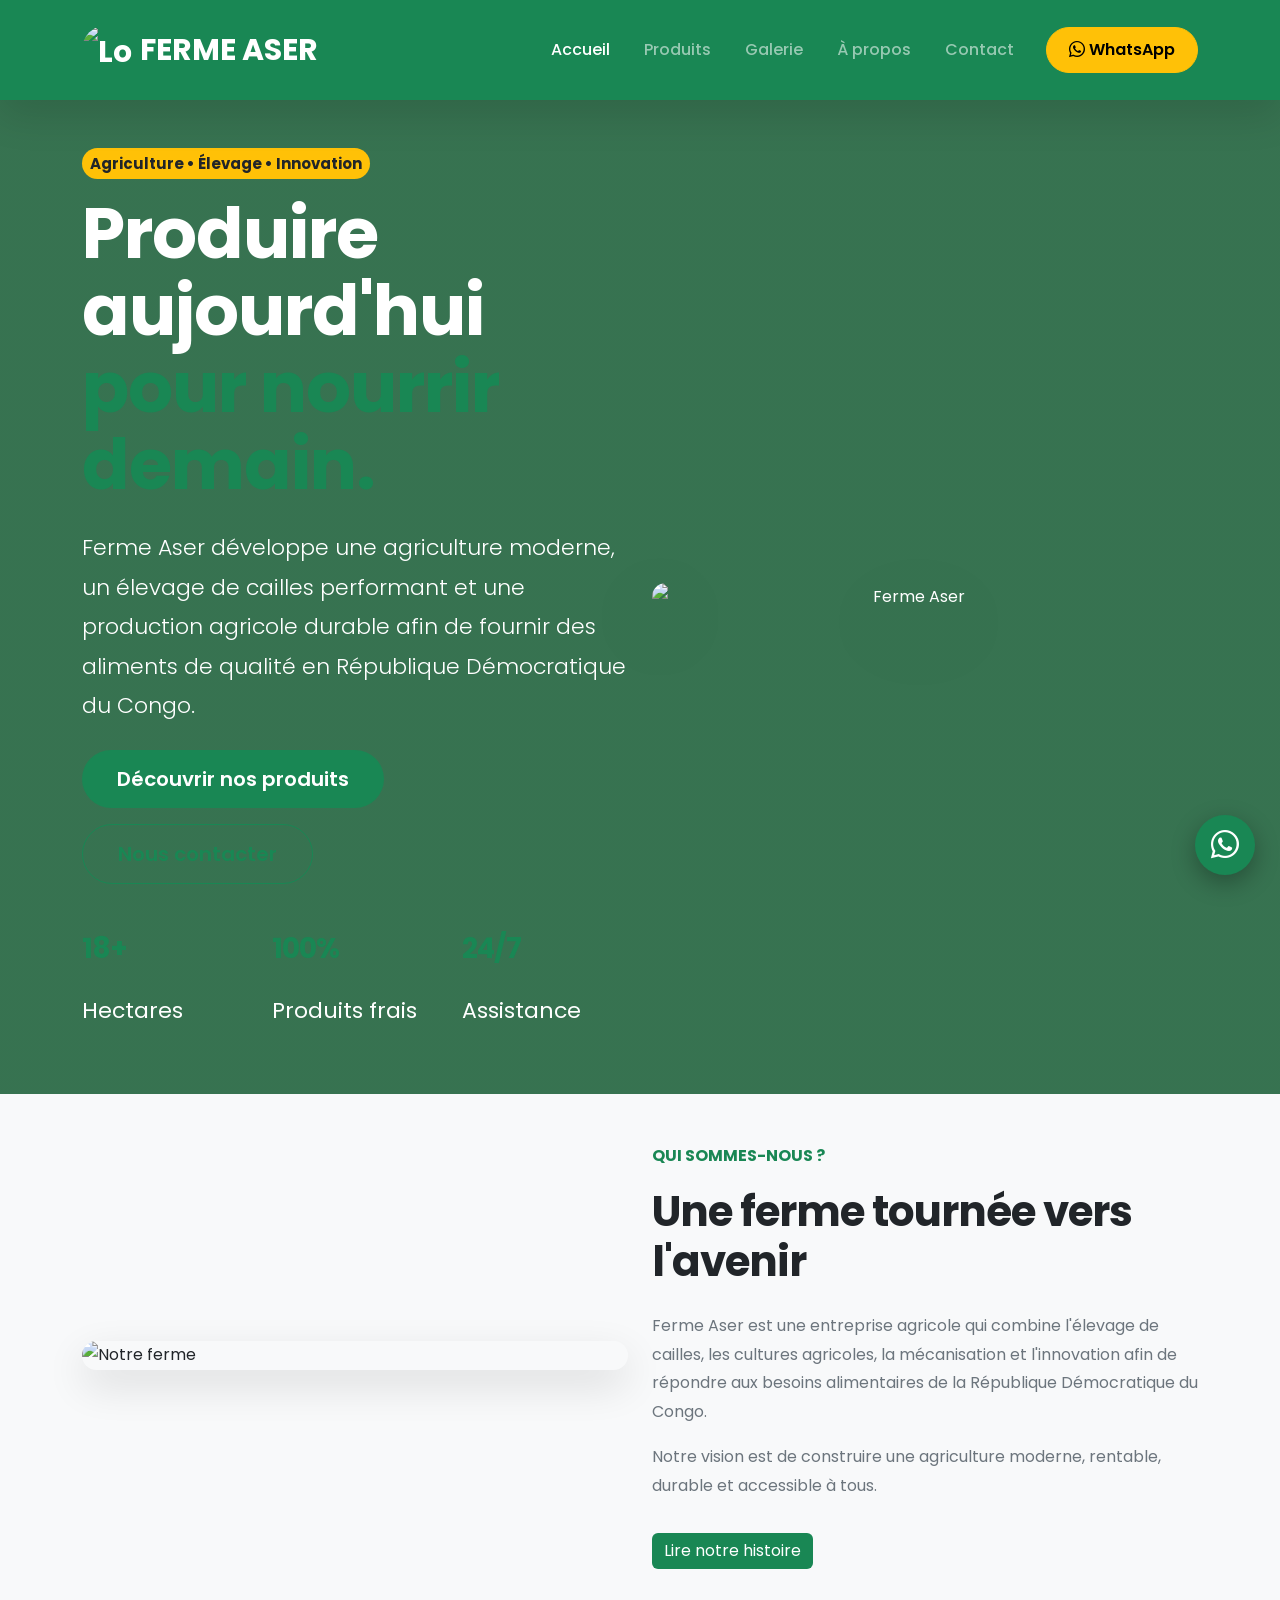
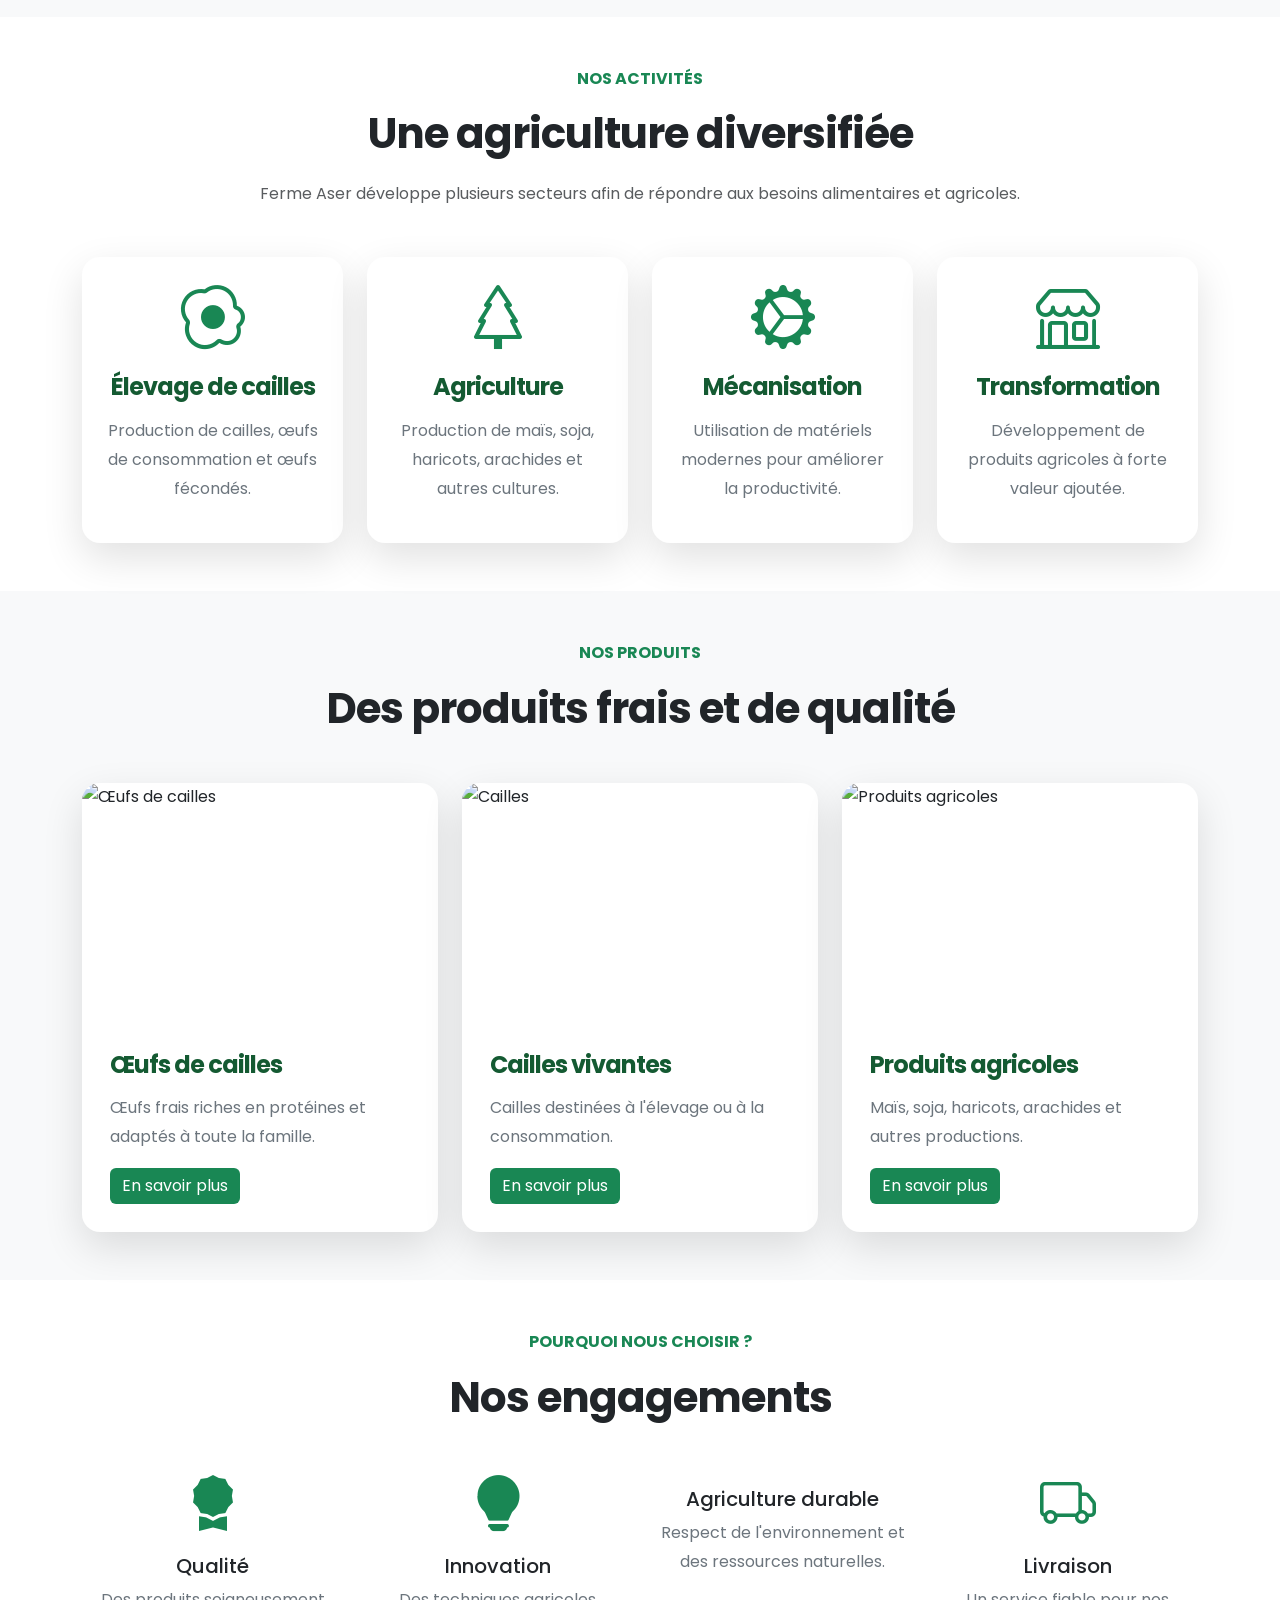
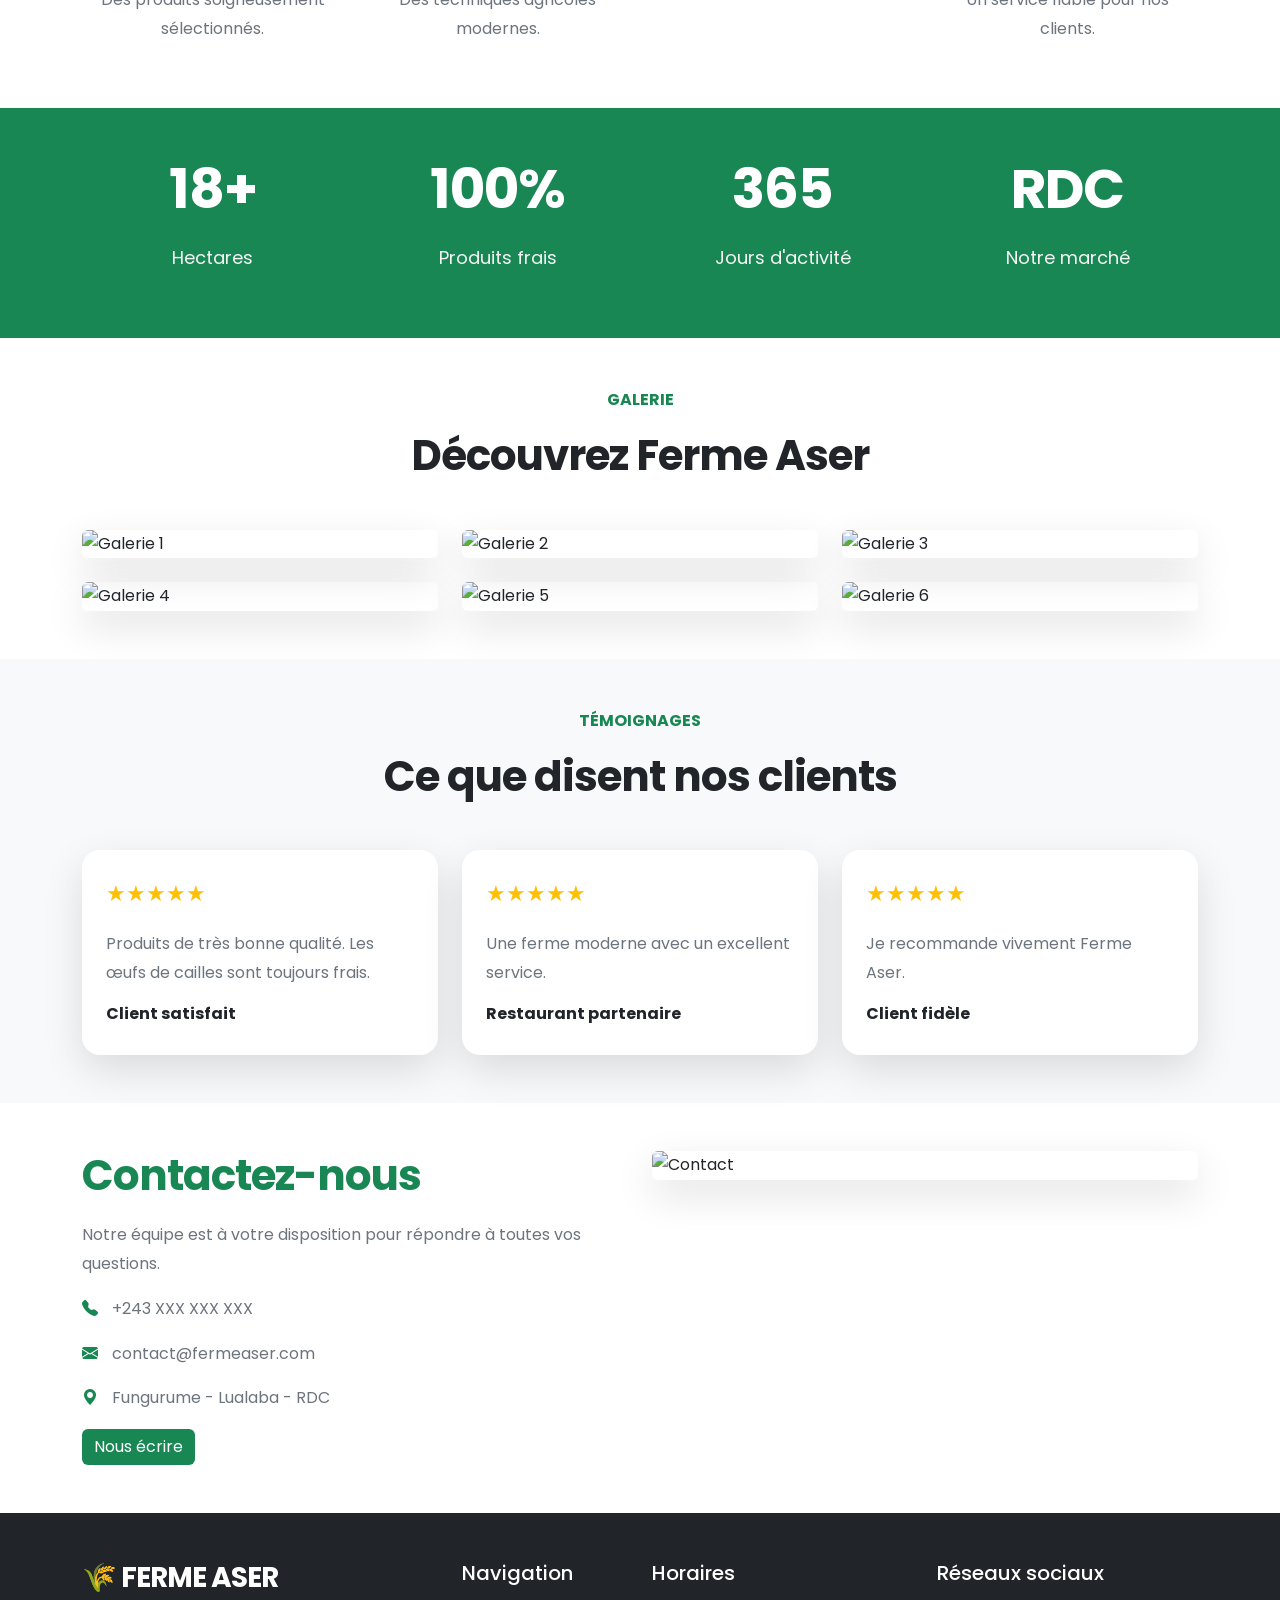
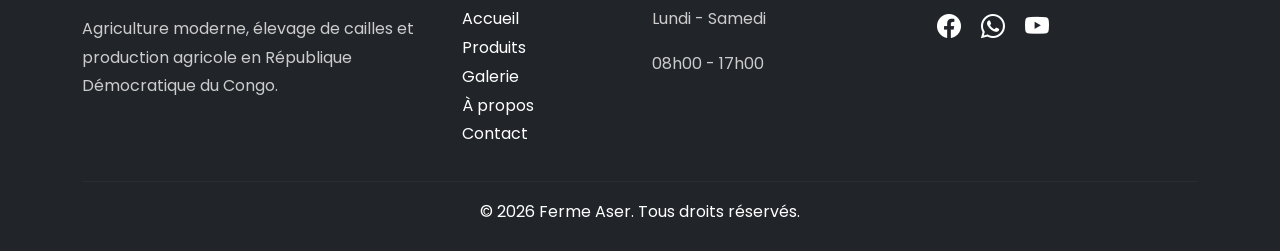
==== commit 10e1229f: "Update print statement from 'Hello' to 'Goodbye'" ====
--- a/index.html
+++ b/index.html
@@ -45,15 +45,15 @@
 
     <div class="container">
 
-       <a class="navbar-brand d-flex align-items-center fw-bold" href="index.html">
+      <a class="navbar-brand d-flex align-items-center" href="index.html">
 
     <img src="images/logo.png"
          alt="Logo Ferme Aser"
-         width="50"
-         height="50"
-         class="me-2">
-
-    <span>FERME ASER</span>
+         class="logo-navbar">
+
+    <span class="ms-2 fw-bold text-white">
+        FERME ASER
+    </span>
 
 </a>
 
--- a/css/style.css
+++ b/css/style.css
@@ -839,3 +839,22 @@
 overflow-x:hidden;
 
 }
+.navbar-brand img{
+
+    width:50px;
+
+    height:50px;
+
+    object-fit:contain;
+
+    border-radius:50%;
+
+}
+
+.navbar-brand{
+
+    font-size:30px;
+
+    font-weight:700;
+
+}
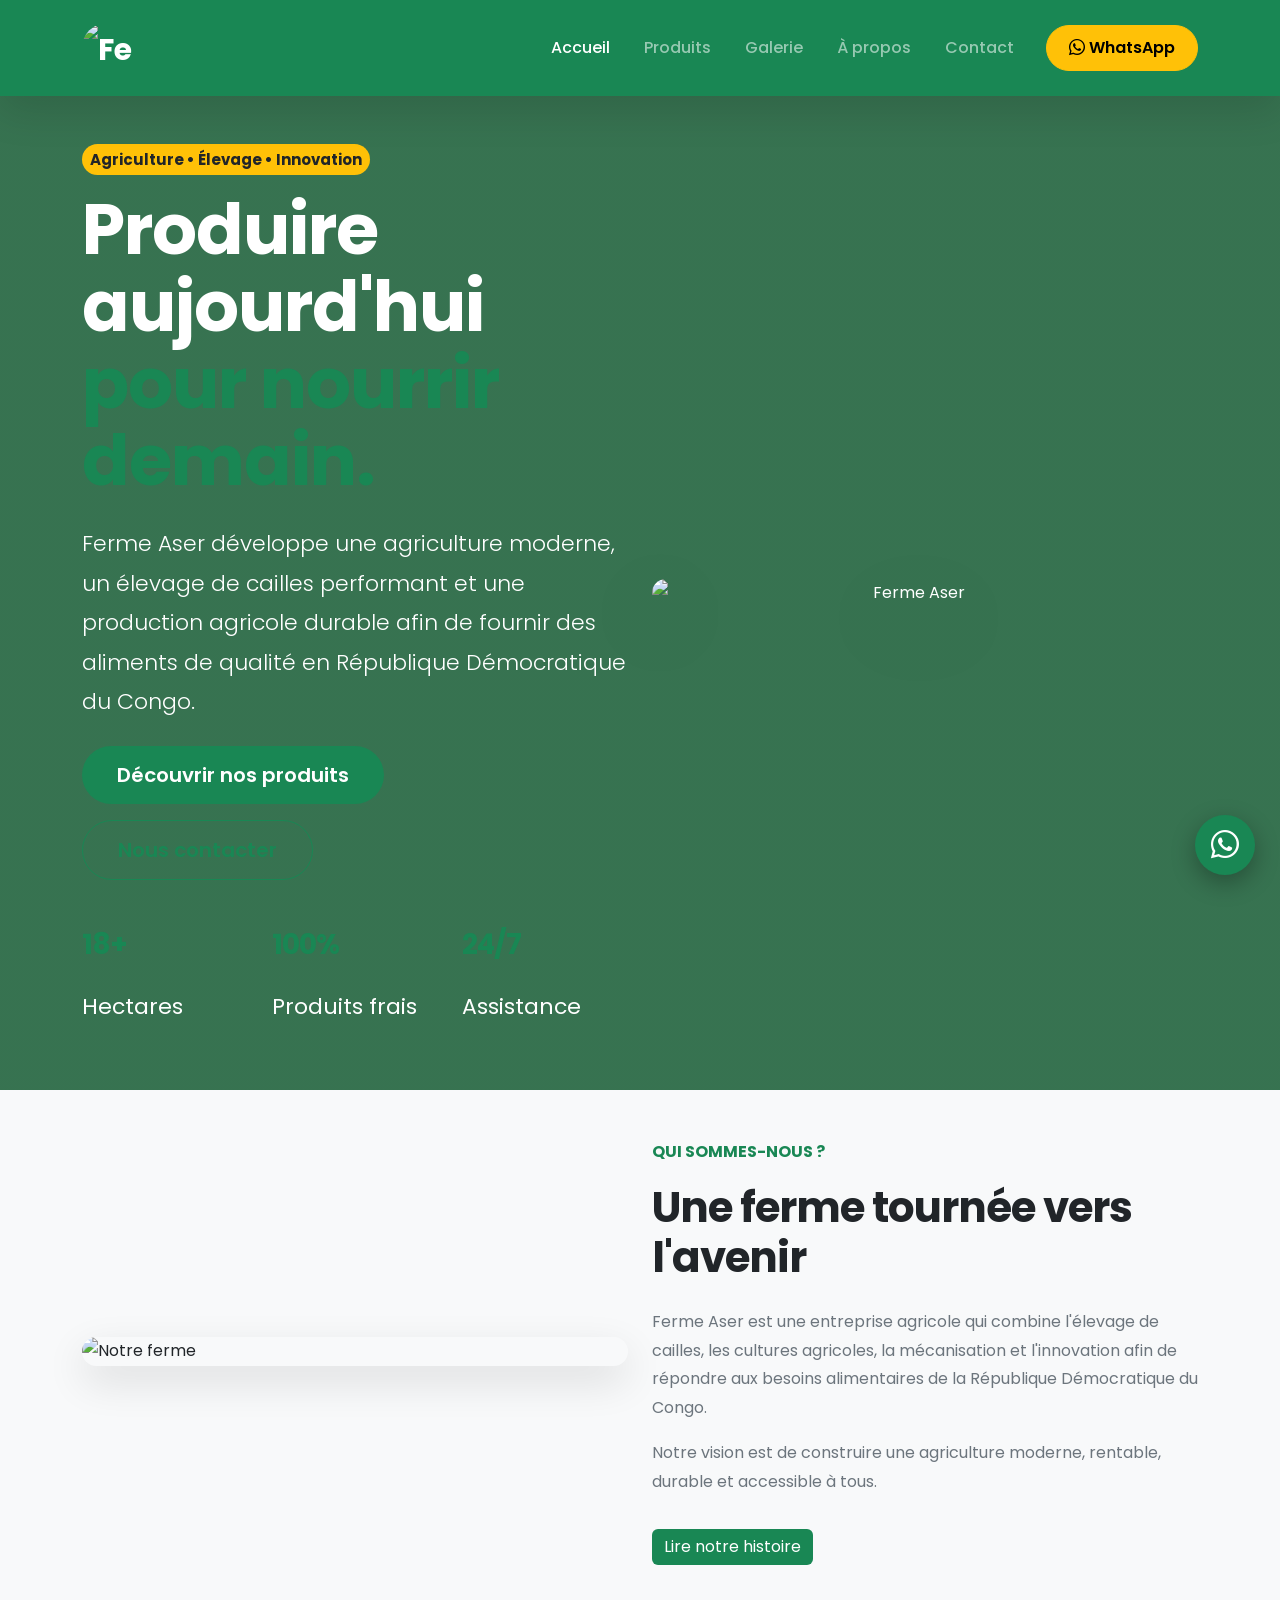
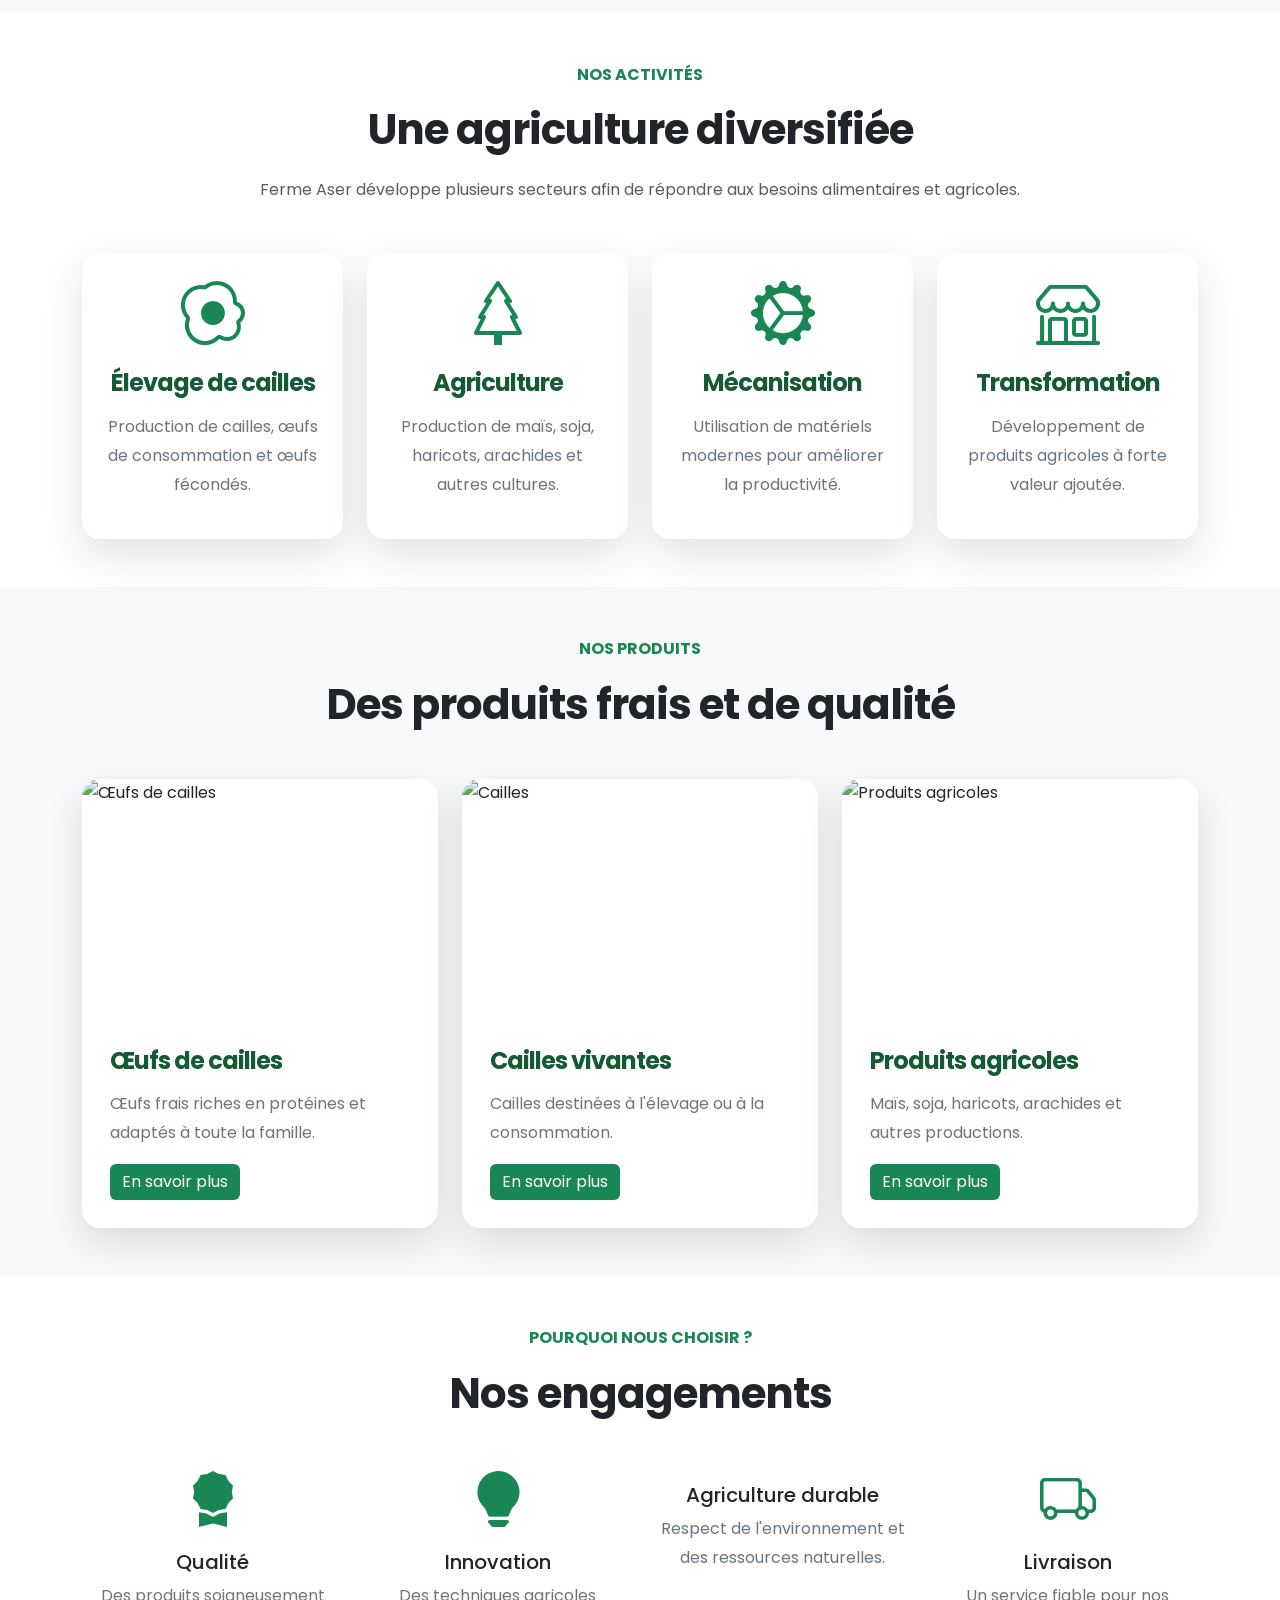
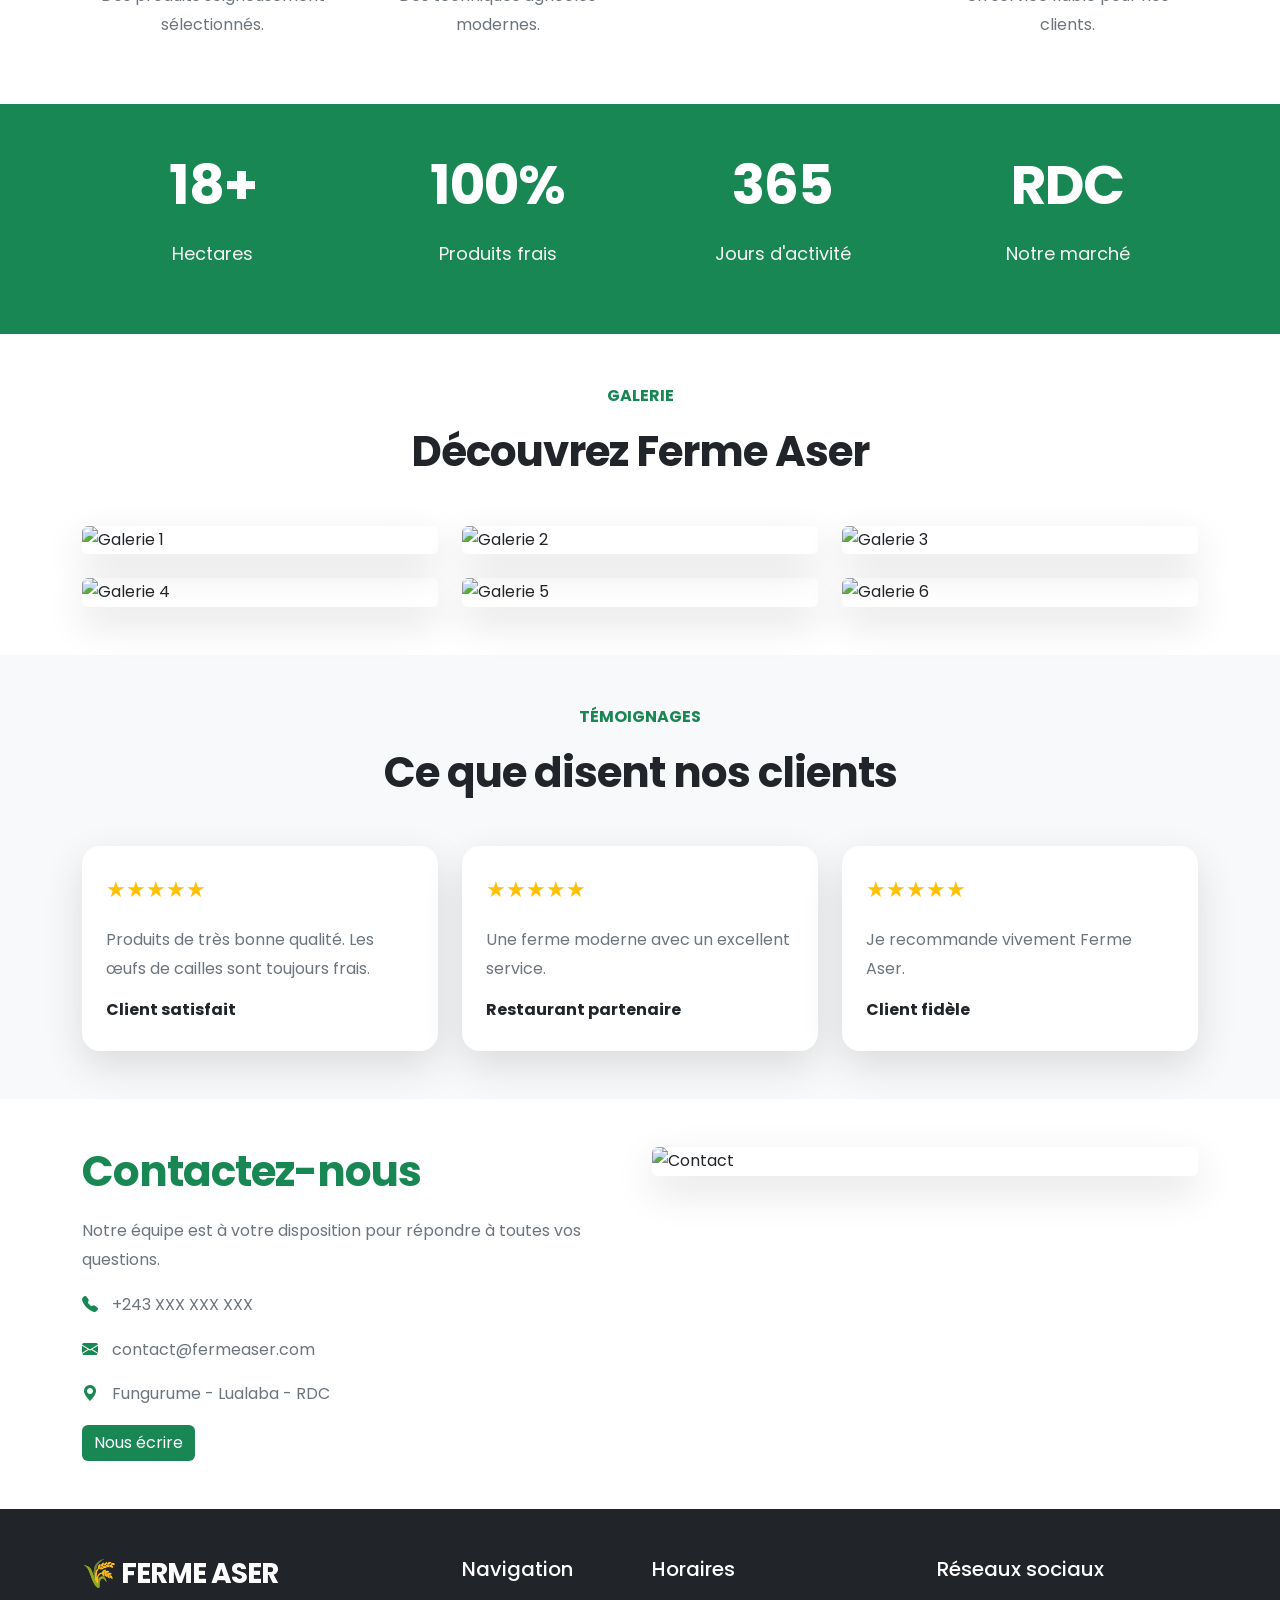
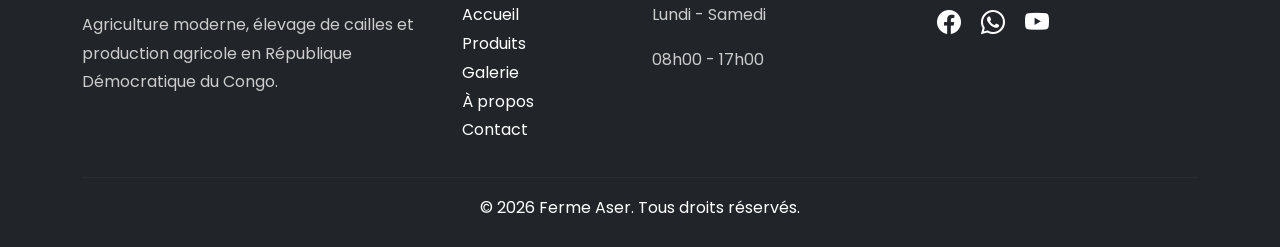
==== commit 10082cd6: "Update print statement from 'Hello' to 'Goodbye'" ====
--- a/index.html
+++ b/index.html
@@ -45,15 +45,11 @@
 
     <div class="container">
 
-      <a class="navbar-brand d-flex align-items-center" href="index.html">
+    <a class="navbar-brand" href="index.html">
 
     <img src="images/logo.png"
-         alt="Logo Ferme Aser"
+         alt="Ferme Asher"
          class="logo-navbar">
-
-    <span class="ms-2 fw-bold text-white">
-        FERME ASER
-    </span>
 
 </a>
 
